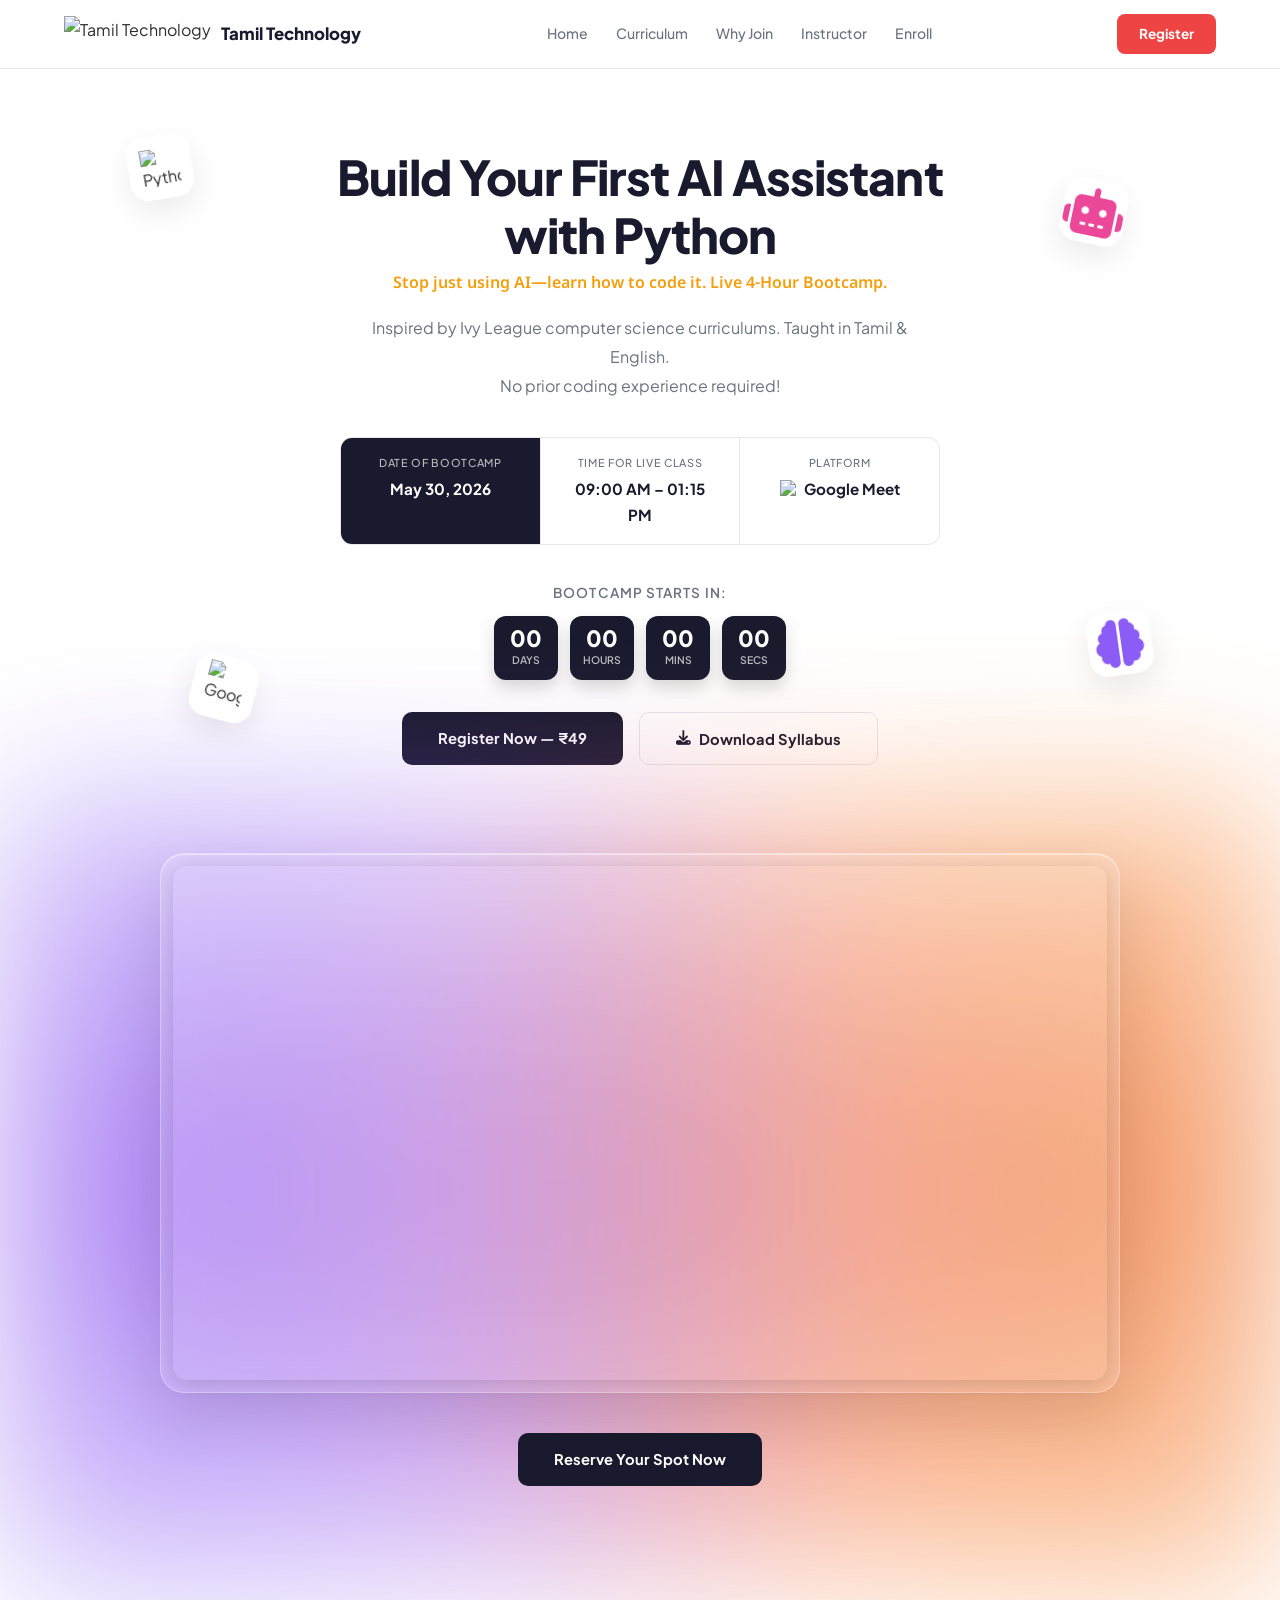
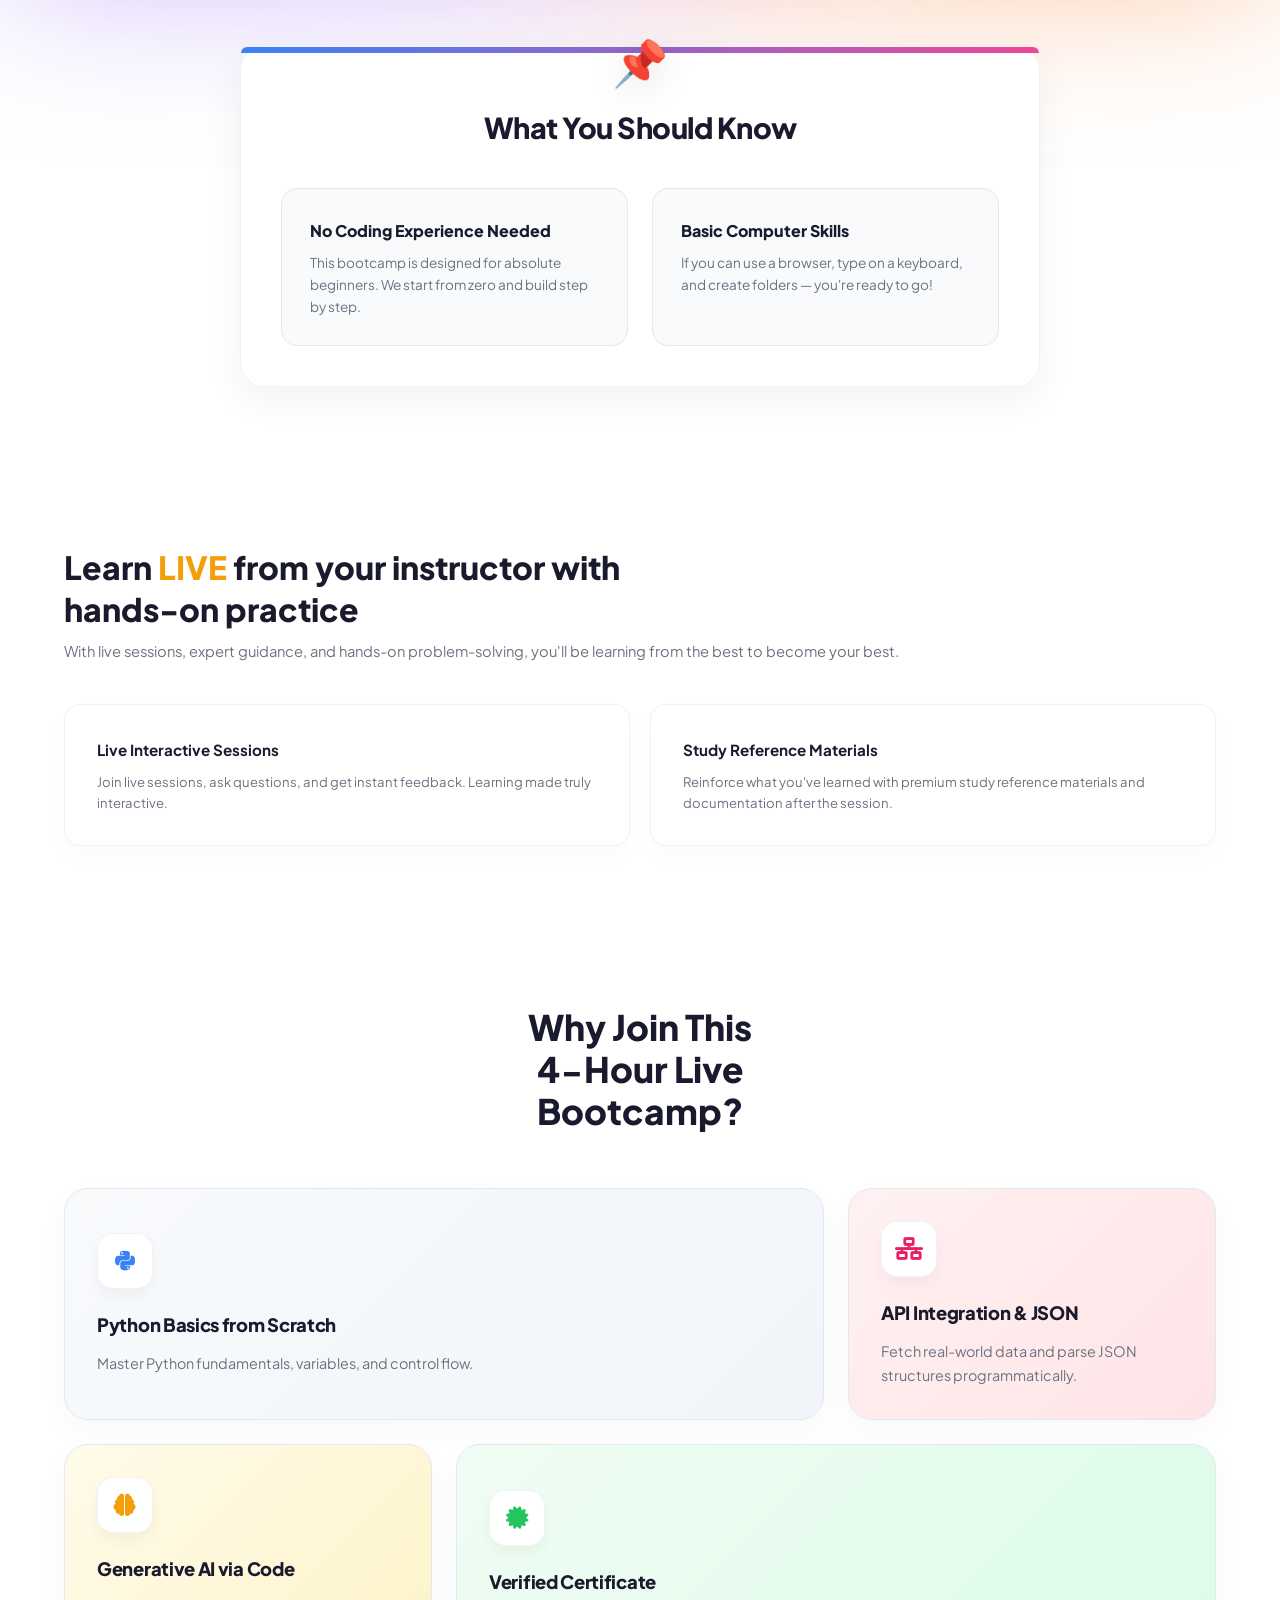
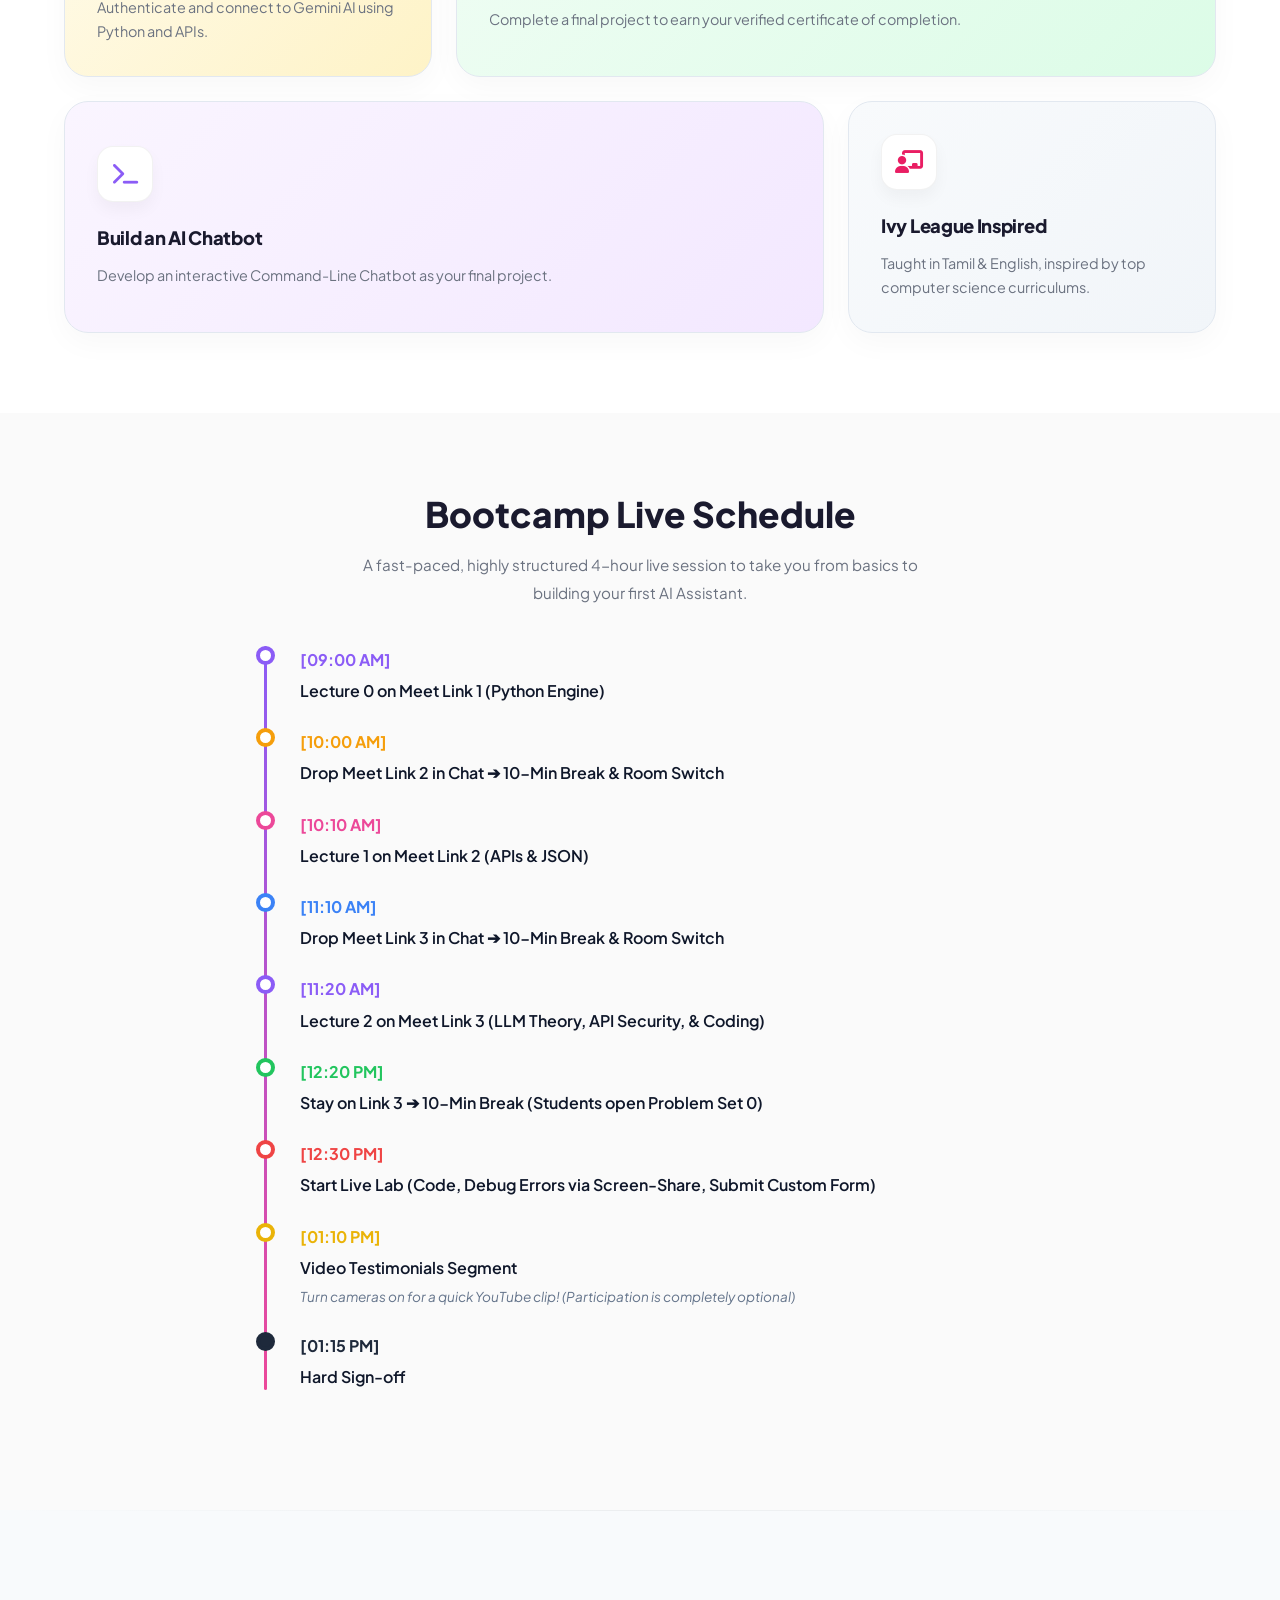
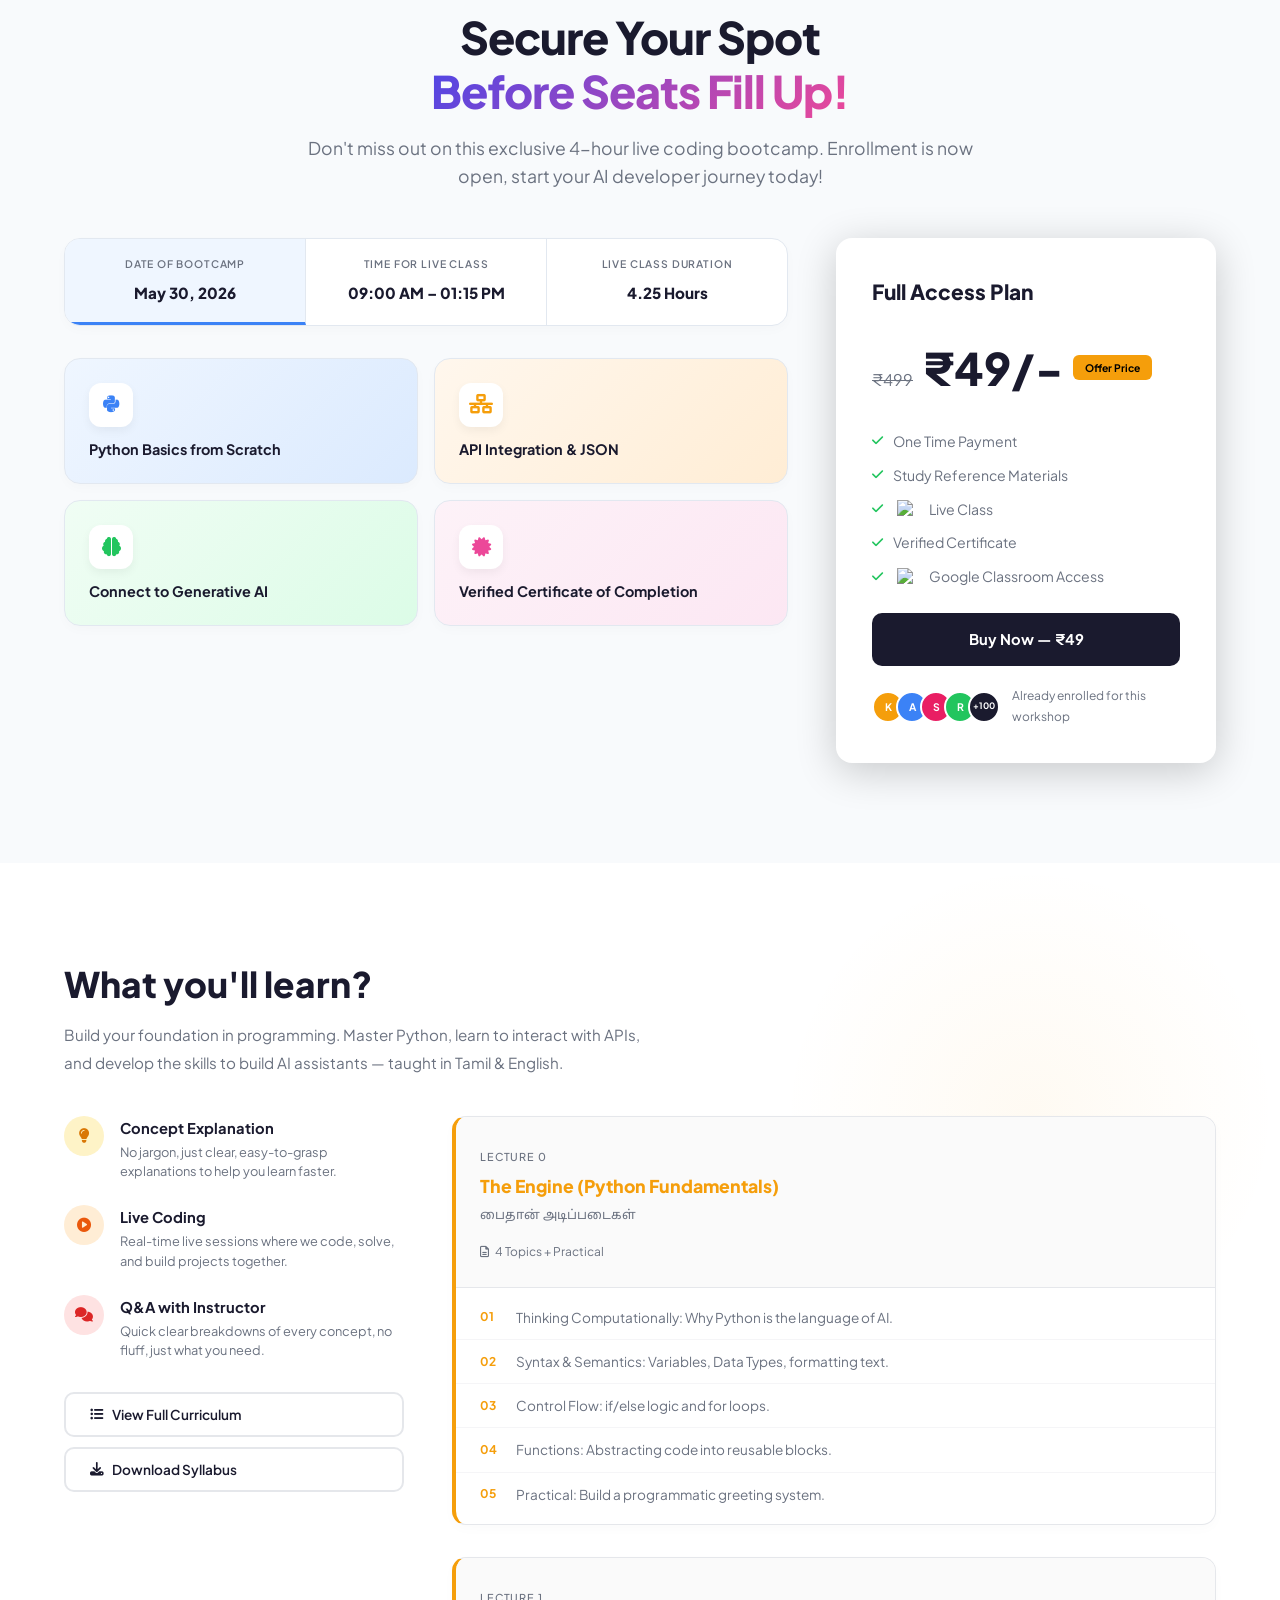
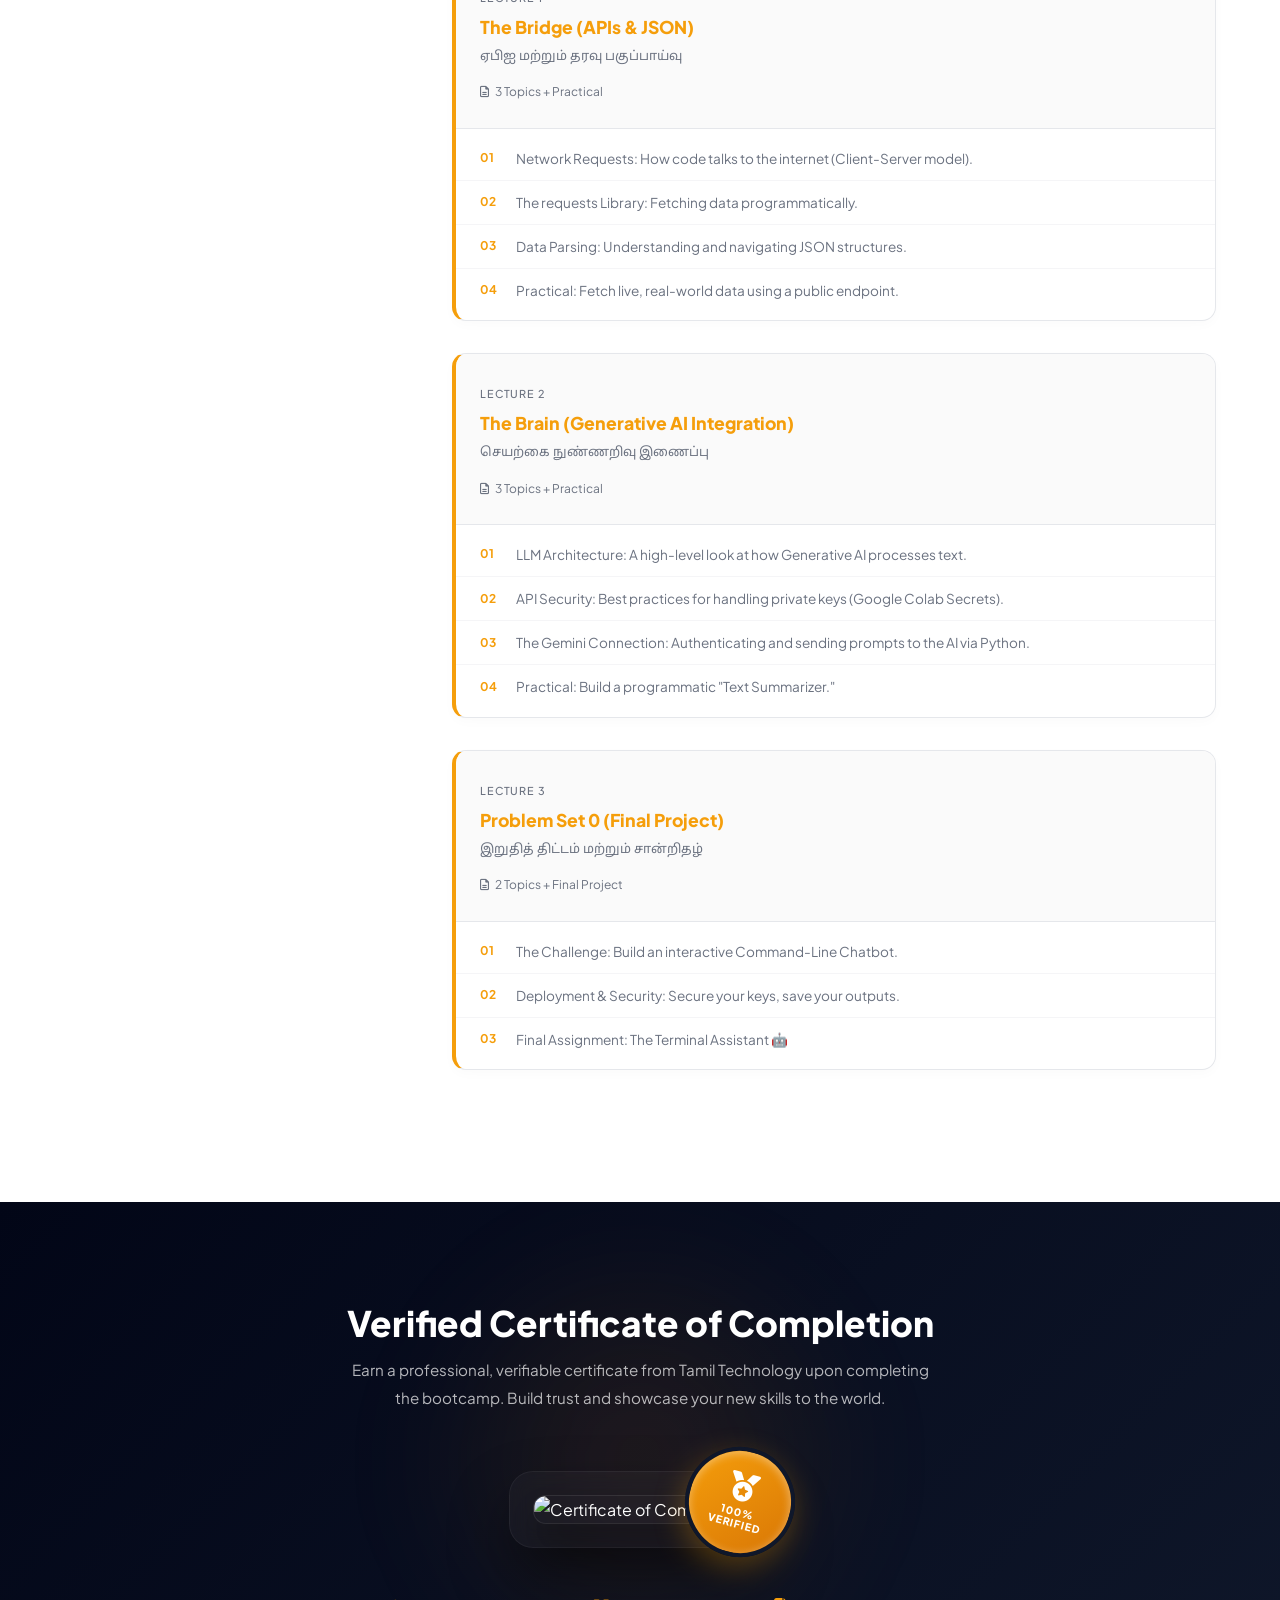
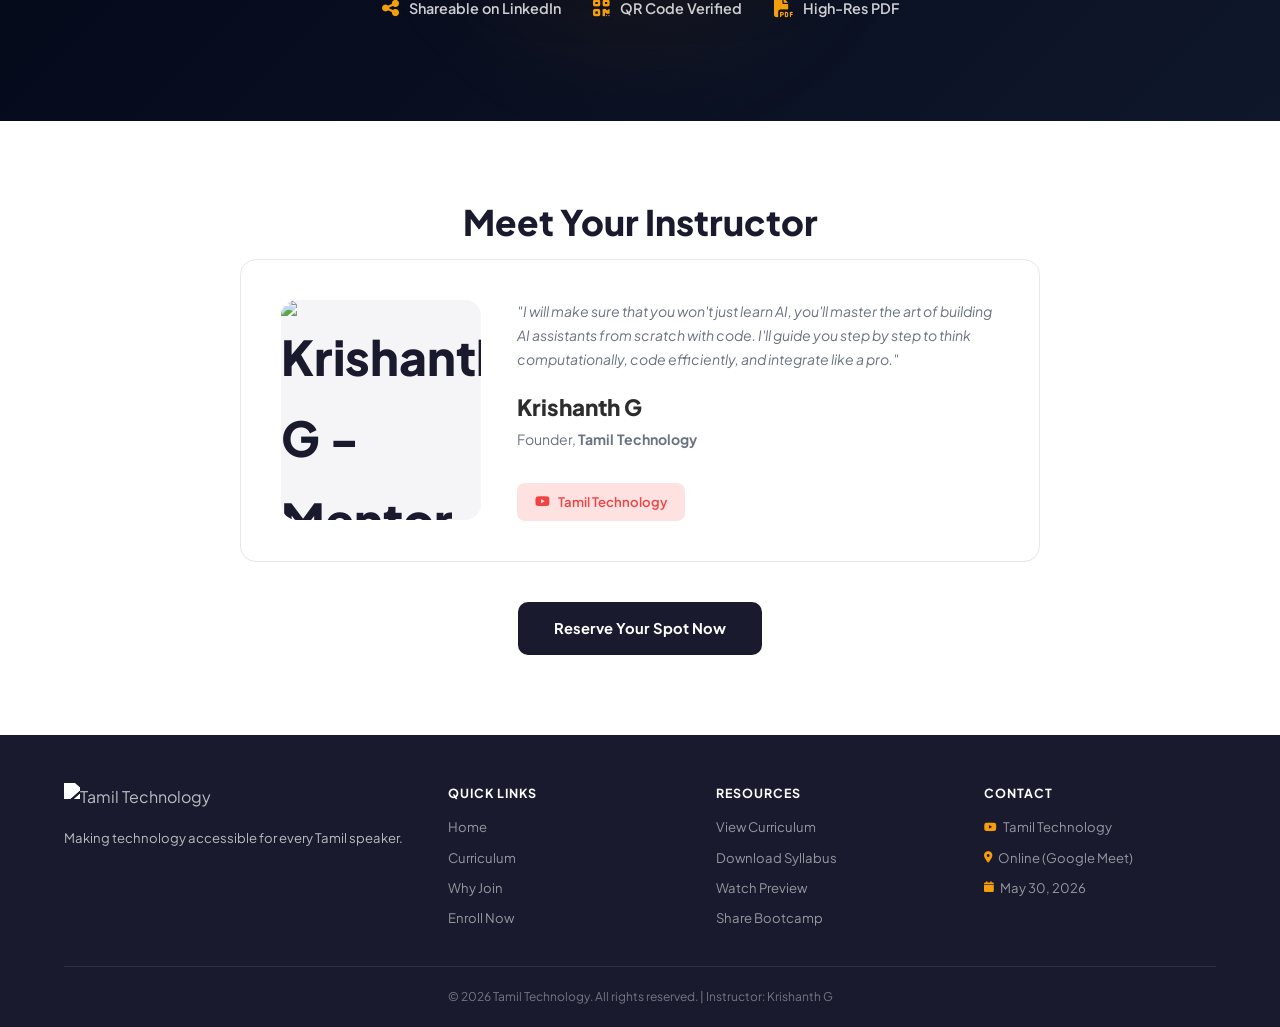
==== index.html @ 4e4100ba "Add files via upload" ====
<!DOCTYPE html>
<html lang="en">
<head>
  <meta charset="UTF-8" />
  <meta name="viewport" content="width=device-width, initial-scale=1.0" />
  <title>Python AI Assistant Bootcamp - Tamil Technology</title>
  <meta name="description" content="Join the exclusive 4-Hour Live Python AI Assistant Bootcamp in Tamil & English. Learn Python Basics, API Integration, and Generative AI. No prior coding experience required!" />
  <link rel="preconnect" href="https://fonts.googleapis.com" />
  <link rel="preconnect" href="https://fonts.gstatic.com" crossorigin />
  <link href="https://fonts.googleapis.com/css2?family=Plus+Jakarta+Sans:wght@400;500;600;700;800&family=Noto+Sans+Tamil:wght@400;600;700&display=swap" rel="stylesheet" />
  <link rel="stylesheet" href="https://cdnjs.cloudflare.com/ajax/libs/font-awesome/6.5.0/css/all.min.css" />
  <link rel="stylesheet" href="style.css" />
  <!-- GSAP for animations -->
  <script src="https://cdnjs.cloudflare.com/ajax/libs/gsap/3.12.2/gsap.min.js"></script>
  <script src="https://cdnjs.cloudflare.com/ajax/libs/gsap/3.12.2/ScrollTrigger.min.js"></script>
</head>
<body>

  <!-- NAVBAR -->
  <nav class="navbar" id="navbar">
    <div class="nav-container">
      <a href="#" class="nav-logo">
        <img src="assets/logo.png" alt="Tamil Technology" class="logo-img" />
        <span class="logo-text">Tamil Technology</span>
      </a>
      <div class="nav-links" id="navLinks">
        <a href="#about" class="nav-link">Home</a>
        <a href="#curriculum" class="nav-link">Curriculum</a>
        <a href="#perks" class="nav-link">Why Join</a>
        <a href="#instructor" class="nav-link">Instructor</a>
        <a href="#enroll" class="nav-link">Enroll</a>
      </div>
      <a href="register.html" class="nav-cta" id="navRegisterBtn">Register</a>
      <button class="hamburger" id="hamburger" aria-label="Menu">
        <span></span><span></span><span></span>
      </button>
    </div>
  </nav>

  <!-- HERO SECTION -->
  <section class="hero" id="about">
    <!-- Floating Tech Logos -->
    <div class="floating-logo html-logo">
      <img src="https://cdn.jsdelivr.net/gh/devicons/devicon/icons/python/python-original.svg" alt="Python">
    </div>
    <div class="floating-logo css-logo">
      <img src="https://upload.wikimedia.org/wikipedia/commons/d/d0/Google_Colaboratory_SVG_Logo.svg" alt="Google Colab" style="width: 50px; height: 50px;">
    </div>
    <div class="floating-logo github-logo">
      <i class="fas fa-robot" style="font-size:3rem; color:#ec4899;"></i>
    </div>
    <div class="floating-logo netlify-logo">
      <i class="fas fa-brain" style="font-size:3rem; color:#8b5cf6;"></i>
    </div>

    <div class="hero-inner">
      <h1 class="hero-title">
        Build Your First AI Assistant<br />
        <span class="hero-underline">with Python</span>
      </h1>
      <p class="hero-subtitle-tamil">Stop just using AI—learn how to code it. Live 4-Hour Bootcamp.</p>
      <p class="hero-desc">
        Inspired by Ivy League computer science curriculums. Taught in Tamil & English.<br />
        No prior coding experience required!
      </p>

      <!-- Info Boxes -->
      <div class="info-boxes">
        <div class="info-box highlight-box">
          <span class="info-label">Date of Bootcamp</span>
          <span class="info-value">May 30, 2026</span>
        </div>
        <div class="info-box">
          <span class="info-label">Time for Live Class</span>
          <span class="info-value">09:00 AM – 01:15 PM</span>
        </div>
        <div class="info-box">
          <span class="info-label">Platform</span>
          <span class="info-value" style="display:flex;align-items:center;justify-content:center;gap:6px;">
            <img src="https://fonts.gstatic.com/s/i/productlogos/meet_2020q4/v1/web-96dp/logo_meet_2020q4_color_2x_web_96dp.png" alt="Google Meet" style="width:18px;height:18px;">
            Google Meet
          </span>
        </div>
      </div>

      <!-- Countdown Timer -->
      <div class="hero-countdown">
        <p class="countdown-label">Bootcamp starts in:</p>
        <div class="countdown-timer" id="countdownTimer">
          <div class="time-box">
            <span class="time-value" id="days">00</span>
            <span class="time-text">Days</span>
          </div>
          <div class="time-box">
            <span class="time-value" id="hours">00</span>
            <span class="time-text">Hours</span>
          </div>
          <div class="time-box">
            <span class="time-value" id="minutes">00</span>
            <span class="time-text">Mins</span>
          </div>
          <div class="time-box">
            <span class="time-value" id="seconds">00</span>
            <span class="time-text">Secs</span>
          </div>
        </div>
      </div>

      <div class="hero-actions">
        <a href="register.html" class="btn-primary" id="heroRegisterBtn">Register Now — ₹49</a>
        <button class="btn-secondary" id="heroDownloadSyllabusBtn" onclick="downloadSyllabus()">
          <i class="fas fa-download"></i> Download Syllabus
        </button>
      </div>
    </div>

    <!-- Gradient + Video -->
    <div class="hero-gradient-section">
      <div class="video-wrapper">
        <iframe
          id="bootcampVideo"
          src="https://www.youtube.com/embed/4Pz9ZTbcSF0"
          title="Web Development Bootcamp Preview"
          frameborder="0"
          allow="accelerometer; autoplay; clipboard-write; encrypted-media; gyroscope; picture-in-picture; web-share"
          allowfullscreen
        ></iframe>
      </div>
      <a href="#enroll" class="btn-primary" id="heroRegisterBtn2">Reserve Your Spot Now</a>
    </div>
  </section>

  <!-- WHAT YOU SHOULD KNOW -->
  <section class="prereq-section">
    <div class="container">
      <div class="prereq-card">
        <div class="prereq-pin">📌</div>
        <h3>What You Should Know</h3>
        <div class="prereq-grid">
          <div class="prereq-item">
            <h4>No Coding Experience Needed</h4>
            <p>This bootcamp is designed for absolute beginners. We start from zero and build step by step.</p>
          </div>
          <div class="prereq-item">
            <h4>Basic Computer Skills</h4>
            <p>If you can use a browser, type on a keyboard, and create folders — you're ready to go!</p>
          </div>
        </div>
      </div>
    </div>
  </section>

  <!-- LEARN LIVE SECTION -->
  <section class="learn-live-section">
    <div class="container">
      <h2 class="learn-live-heading">Learn <span>LIVE</span> from your instructor with<br />hands-on practice</h2>
      <p class="learn-live-sub">With live sessions, expert guidance, and hands-on problem-solving, you'll be learning from the best to become your best.</p>
      <div class="live-features-grid" style="grid-template-columns: repeat(2, 1fr);">
        <div class="live-feature-card">
          <h4>Live Interactive Sessions</h4>
          <p>Join live sessions, ask questions, and get instant feedback. Learning made truly interactive.</p>
        </div>
        <div class="live-feature-card">
          <h4>Study Reference Materials</h4>
          <p>Reinforce what you've learned with premium study reference materials and documentation after the session.</p>
        </div>
      </div>
    </div>
  </section>

  <!-- WHY JOIN SECTION -->
  <section class="why-section" id="perks">
    <div class="container">
      <div class="why-layout">
        <div class="why-left">
          <h2 class="section-heading">Why Join This<br />4-Hour Live<br />Bootcamp?</h2>
        </div>
        <div class="why-grid">
          <div class="why-card" id="perk1">
            <div class="why-icon" style="background:#e8f4fd;"><i class="fab fa-python" style="color:#3b82f6;"></i></div>
            <h3>Python Basics from Scratch</h3>
            <p>Master Python fundamentals, variables, and control flow.</p>
          </div>
          <div class="why-card" id="perk2">
            <div class="why-icon" style="background:#fce4ec;"><i class="fas fa-network-wired" style="color:#e91e63;"></i></div>
            <h3>API Integration & JSON</h3>
            <p>Fetch real-world data and parse JSON structures programmatically.</p>
          </div>
          <div class="why-card" id="perk3">
            <div class="why-icon" style="background:#fff8e1;"><i class="fas fa-brain" style="color:#f59e0b;"></i></div>
            <h3>Generative AI via Code</h3>
            <p>Authenticate and connect to Gemini AI using Python and APIs.</p>
          </div>
          <div class="why-card" id="perk4">
            <div class="why-icon" style="background:#e8f5e9;"><i class="fas fa-certificate" style="color:#22c55e;"></i></div>
            <h3>Verified Certificate</h3>
            <p>Complete a final project to earn your verified certificate of completion.</p>
          </div>
          <div class="why-card" id="perk5">
            <div class="why-icon" style="background:#f3e8ff;"><i class="fas fa-terminal" style="color:#8b5cf6;"></i></div>
            <h3>Build an AI Chatbot</h3>
            <p>Develop an interactive Command-Line Chatbot as your final project.</p>
          </div>
          <div class="why-card" id="perk6">
            <div class="why-icon" style="background:#fce4ec;"><i class="fas fa-chalkboard-teacher" style="color:#e91e63;"></i></div>
            <h3>Ivy League Inspired</h3>
            <p>Taught in Tamil & English, inspired by top computer science curriculums.</p>
          </div>
        </div>
      </div>
    </div>
  </section>

  <!-- SCHEDULE TIMELINE SECTION -->
  <section class="schedule-section" id="schedule" style="padding: 80px 0; background: #fafafa;">
    <div class="container">
      <h2 class="section-heading center">Bootcamp Live Schedule</h2>
      <p class="section-desc center">A fast-paced, highly structured 4-hour live session to take you from basics to building your first AI Assistant.</p>
      
      <div class="timeline" style="max-width: 800px; margin: 40px auto; position: relative;">
        <!-- Timeline line -->
        <div style="position: absolute; left: 24px; top: 0; bottom: 0; width: 3px; background: linear-gradient(to bottom, #8b5cf6, #ec4899); border-radius: 3px;"></div>
        
        <div class="timeline-item" style="position: relative; padding-left: 60px; margin-bottom: 24px;">
          <div style="position: absolute; left: 16px; top: 0; width: 19px; height: 19px; background: #fff; border: 4px solid #8b5cf6; border-radius: 50%; z-index: 2;"></div>
          <h4 style="color: #8b5cf6; margin-bottom: 4px; font-weight: 700;">[09:00 AM]</h4>
          <p style="font-weight: 600; color: #0f172a;">Lecture 0 on Meet Link 1 (Python Engine)</p>
        </div>

        <div class="timeline-item" style="position: relative; padding-left: 60px; margin-bottom: 24px;">
          <div style="position: absolute; left: 16px; top: 0; width: 19px; height: 19px; background: #fff; border: 4px solid #f59e0b; border-radius: 50%; z-index: 2;"></div>
          <h4 style="color: #f59e0b; margin-bottom: 4px; font-weight: 700;">[10:00 AM]</h4>
          <p style="font-weight: 600; color: #0f172a;">Drop Meet Link 2 in Chat ➔ 10-Min Break & Room Switch</p>
        </div>

        <div class="timeline-item" style="position: relative; padding-left: 60px; margin-bottom: 24px;">
          <div style="position: absolute; left: 16px; top: 0; width: 19px; height: 19px; background: #fff; border: 4px solid #ec4899; border-radius: 50%; z-index: 2;"></div>
          <h4 style="color: #ec4899; margin-bottom: 4px; font-weight: 700;">[10:10 AM]</h4>
          <p style="font-weight: 600; color: #0f172a;">Lecture 1 on Meet Link 2 (APIs & JSON)</p>
        </div>

        <div class="timeline-item" style="position: relative; padding-left: 60px; margin-bottom: 24px;">
          <div style="position: absolute; left: 16px; top: 0; width: 19px; height: 19px; background: #fff; border: 4px solid #3b82f6; border-radius: 50%; z-index: 2;"></div>
          <h4 style="color: #3b82f6; margin-bottom: 4px; font-weight: 700;">[11:10 AM]</h4>
          <p style="font-weight: 600; color: #0f172a;">Drop Meet Link 3 in Chat ➔ 10-Min Break & Room Switch</p>
        </div>

        <div class="timeline-item" style="position: relative; padding-left: 60px; margin-bottom: 24px;">
          <div style="position: absolute; left: 16px; top: 0; width: 19px; height: 19px; background: #fff; border: 4px solid #8b5cf6; border-radius: 50%; z-index: 2;"></div>
          <h4 style="color: #8b5cf6; margin-bottom: 4px; font-weight: 700;">[11:20 AM]</h4>
          <p style="font-weight: 600; color: #0f172a;">Lecture 2 on Meet Link 3 (LLM Theory, API Security, & Coding)</p>
        </div>

        <div class="timeline-item" style="position: relative; padding-left: 60px; margin-bottom: 24px;">
          <div style="position: absolute; left: 16px; top: 0; width: 19px; height: 19px; background: #fff; border: 4px solid #22c55e; border-radius: 50%; z-index: 2;"></div>
          <h4 style="color: #22c55e; margin-bottom: 4px; font-weight: 700;">[12:20 PM]</h4>
          <p style="font-weight: 600; color: #0f172a;">Stay on Link 3 ➔ 10-Min Break (Students open Problem Set 0)</p>
        </div>

        <div class="timeline-item" style="position: relative; padding-left: 60px; margin-bottom: 24px;">
          <div style="position: absolute; left: 16px; top: 0; width: 19px; height: 19px; background: #fff; border: 4px solid #ef4444; border-radius: 50%; z-index: 2;"></div>
          <h4 style="color: #ef4444; margin-bottom: 4px; font-weight: 700;">[12:30 PM]</h4>
          <p style="font-weight: 600; color: #0f172a;">Start Live Lab (Code, Debug Errors via Screen-Share, Submit Custom Form)</p>
        </div>

        <div class="timeline-item" style="position: relative; padding-left: 60px; margin-bottom: 24px;">
          <div style="position: absolute; left: 16px; top: 0; width: 19px; height: 19px; background: #fff; border: 4px solid #eab308; border-radius: 50%; z-index: 2;"></div>
          <h4 style="color: #eab308; margin-bottom: 4px; font-weight: 700;">[01:10 PM]</h4>
          <p style="font-weight: 600; color: #0f172a; margin-bottom: 4px;">Video Testimonials Segment</p>
          <p style="font-size: 0.85rem; color: #64748b; font-style: italic;">Turn cameras on for a quick YouTube clip! (Participation is completely optional)</p>
        </div>

        <div class="timeline-item" style="position: relative; padding-left: 60px; margin-bottom: 0;">
          <div style="position: absolute; left: 16px; top: 0; width: 19px; height: 19px; background: #1e293b; border: 4px solid #1e293b; border-radius: 50%; z-index: 2;"></div>
          <h4 style="color: #1e293b; margin-bottom: 4px; font-weight: 700;">[01:15 PM]</h4>
          <p style="font-weight: 600; color: #0f172a;">Hard Sign-off</p>
        </div>
      </div>
    </div>
  </section>

  <!-- ENROLLMENT / PRICING SECTION -->
  <section class="enroll-section" id="enroll">
    <div class="container" style="position: relative; z-index: 1;">
      <div style="text-align: center; max-width: 700px; margin: 0 auto 48px;">
        <h2 style="font-size: 2.8rem; font-weight: 800; color: var(--dark); line-height: 1.2; margin-bottom: 16px; letter-spacing: -1px;">Secure Your Spot <br><span style="background: linear-gradient(135deg, #4f46e5, #ec4899); -webkit-background-clip: text; -webkit-text-fill-color: transparent;">Before Seats Fill Up!</span></h2>
        <p style="font-size: 1.1rem; color: var(--gray); line-height: 1.6;">Don't miss out on this exclusive 4-hour live coding bootcamp. Enrollment is now open, start your AI developer journey today!</p>
      </div>

      <div class="enroll-layout">
        <!-- Left: Info + Benefit Cards -->
        <div class="enroll-left">
          <div class="enroll-info-boxes">
            <div class="enroll-info active">
              <span class="enroll-info-label">DATE OF BOOTCAMP</span>
              <span class="enroll-info-value">May 30, 2026</span>
            </div>
            <div class="enroll-info">
              <span class="enroll-info-label">Time for Live Class</span>
              <span class="enroll-info-value">09:00 AM – 01:15 PM</span>
            </div>
            <div class="enroll-info">
              <span class="enroll-info-label">Live Class Duration</span>
              <span class="enroll-info-value">4.25 Hours</span>
            </div>
          </div>

          <div class="benefit-grid">
            <div class="benefit-card blue">
              <div class="benefit-icon"><i class="fab fa-python"></i></div>
              <span>Python Basics from Scratch</span>
            </div>
            <div class="benefit-card orange">
              <div class="benefit-icon"><i class="fas fa-network-wired"></i></div>
              <span>API Integration & JSON</span>
            </div>
            <div class="benefit-card green">
              <div class="benefit-icon"><i class="fas fa-brain"></i></div>
              <span>Connect to Generative AI</span>
            </div>
            <div class="benefit-card pink">
              <div class="benefit-icon"><i class="fas fa-certificate"></i></div>
              <span>Verified Certificate of Completion</span>
            </div>
          </div>
        </div>

        <!-- Right: Pricing Card -->
        <div class="enroll-right">
          <div class="pricing-card" id="pricingCard">
            <h3 class="pricing-title">Full Access Plan</h3>
            <div class="pricing-display">
              <span class="price-old">₹499</span>
              <span class="price-new">₹49/-</span>
              <span class="price-badge">Offer Price</span>
            </div>
            <ul class="pricing-list">
              <li><i class="fas fa-check"></i> One Time Payment</li>
              <li><i class="fas fa-check"></i> Study Reference Materials</li>
              <li><i class="fas fa-check"></i> <img src="https://fonts.gstatic.com/s/i/productlogos/meet_2020q4/v1/web-96dp/logo_meet_2020q4_color_2x_web_96dp.png" alt="Meet" style="width:18px;height:18px;vertical-align:middle;margin:0 4px;"> Live Class</li>
              <li><i class="fas fa-check"></i> Verified Certificate</li>
              <li><i class="fas fa-check"></i> <img src="https://upload.wikimedia.org/wikipedia/commons/5/59/Google_Classroom_Logo.png" alt="Classroom" style="width:18px;height:18px;vertical-align:middle;margin:0 4px;"> Google Classroom Access</li>
            </ul>
            <a href="register.html" class="btn-buy" id="buyNowBtn">Buy Now — ₹49</a>
            <div class="social-proof">
              <div class="avatars">
                <span class="avatar-circle" style="background:#f59e0b;">K</span>
                <span class="avatar-circle" style="background:#3b82f6;">A</span>
                <span class="avatar-circle" style="background:#e91e63;">S</span>
                <span class="avatar-circle" style="background:#22c55e;">R</span>
                <span class="avatar-circle count">+100</span>
              </div>
              <span class="social-text">Already enrolled for this workshop</span>
            </div>
          </div>
        </div>
      </div>
    </div>
  </section>

  <!-- WHAT YOU'LL LEARN (CURRICULUM) -->
  <section class="curriculum-section" id="curriculum">
    <div class="container">
      <h2 class="section-heading">What you'll learn?</h2>
      <p class="section-desc">Build your foundation in programming. Master Python, learn to interact with APIs, and develop the skills to build AI assistants — taught in Tamil & English.</p>

      <div class="curriculum-layout">
        <!-- Left: Learning Style -->
        <div class="curriculum-left">
          <div class="learn-style-item">
            <div class="learn-style-icon yellow"><i class="fas fa-lightbulb"></i></div>
            <div>
              <h4>Concept Explanation</h4>
              <p>No jargon, just clear, easy-to-grasp explanations to help you learn faster.</p>
            </div>
          </div>
          <div class="learn-style-item">
            <div class="learn-style-icon orange"><i class="fas fa-play-circle"></i></div>
            <div>
              <h4>Live Coding</h4>
              <p>Real-time live sessions where we code, solve, and build projects together.</p>
            </div>
          </div>
          <div class="learn-style-item">
            <div class="learn-style-icon red"><i class="fas fa-comments"></i></div>
            <div>
              <h4>Q&amp;A with Instructor</h4>
              <p>Quick clear breakdowns of every concept, no fluff, just what you need.</p>
            </div>
          </div>

          <!-- CTA Buttons -->
          <div class="curriculum-cta">
            <button class="btn-outline-dark" id="viewCurrBtn" onclick="openCurriculumModal()">
              <i class="fas fa-list-ul"></i> View Full Curriculum
            </button>
            <button class="btn-outline-dark" id="downloadSyllabusBtn" onclick="downloadSyllabus()">
              <i class="fas fa-download"></i> Download Syllabus
            </button>
          </div>
        </div>

        <!-- Right: Modules -->
        <div class="curriculum-right">
          <!-- Module 1 -->
          <div class="module-block">
            <div class="module-header">
              <span class="module-label">Lecture 0</span>
              <h3 class="module-title">The Engine (Python Fundamentals)</h3>
              <p class="module-tamil">பைதான் அடிப்படைகள்</p>
              <span class="module-lessons"><i class="far fa-file-alt"></i> 4 Topics + Practical</span>
            </div>
            <div class="lesson-list">
              <div class="lesson-item"><span class="lesson-num">01</span> Thinking Computationally: Why Python is the language of AI.</div>
              <div class="lesson-item"><span class="lesson-num">02</span> Syntax & Semantics: Variables, Data Types, formatting text.</div>
              <div class="lesson-item"><span class="lesson-num">03</span> Control Flow: if/else logic and for loops.</div>
              <div class="lesson-item"><span class="lesson-num">04</span> Functions: Abstracting code into reusable blocks.</div>
              <div class="lesson-item"><span class="lesson-num">05</span> Practical: Build a programmatic greeting system.</div>
            </div>
          </div>

          <!-- Module 2 -->
          <div class="module-block">
            <div class="module-header">
              <span class="module-label">Lecture 1</span>
              <h3 class="module-title">The Bridge (APIs & JSON)</h3>
              <p class="module-tamil">ஏபிஐ மற்றும் தரவு பகுப்பாய்வு</p>
              <span class="module-lessons"><i class="far fa-file-alt"></i> 3 Topics + Practical</span>
            </div>
            <div class="lesson-list">
              <div class="lesson-item"><span class="lesson-num">01</span> Network Requests: How code talks to the internet (Client-Server model).</div>
              <div class="lesson-item"><span class="lesson-num">02</span> The requests Library: Fetching data programmatically.</div>
              <div class="lesson-item"><span class="lesson-num">03</span> Data Parsing: Understanding and navigating JSON structures.</div>
              <div class="lesson-item"><span class="lesson-num">04</span> Practical: Fetch live, real-world data using a public endpoint.</div>
            </div>
          </div>

          <!-- Module 3 -->
          <div class="module-block">
            <div class="module-header">
              <span class="module-label">Lecture 2</span>
              <h3 class="module-title">The Brain (Generative AI Integration)</h3>
              <p class="module-tamil">செயற்கை நுண்ணறிவு இணைப்பு</p>
              <span class="module-lessons"><i class="far fa-file-alt"></i> 3 Topics + Practical</span>
            </div>
            <div class="lesson-list">
              <div class="lesson-item"><span class="lesson-num">01</span> LLM Architecture: A high-level look at how Generative AI processes text.</div>
              <div class="lesson-item"><span class="lesson-num">02</span> API Security: Best practices for handling private keys (Google Colab Secrets).</div>
              <div class="lesson-item"><span class="lesson-num">03</span> The Gemini Connection: Authenticating and sending prompts to the AI via Python.</div>
              <div class="lesson-item"><span class="lesson-num">04</span> Practical: Build a programmatic "Text Summarizer."</div>
            </div>
          </div>

          <!-- Module 4 -->
          <div class="module-block">
            <div class="module-header">
              <span class="module-label">Lecture 3</span>
              <h3 class="module-title">Problem Set 0 (Final Project)</h3>
              <p class="module-tamil">இறுதித் திட்டம் மற்றும் சான்றிதழ்</p>
              <span class="module-lessons"><i class="far fa-file-alt"></i> 2 Topics + Final Project</span>
            </div>
            <div class="lesson-list">
              <div class="lesson-item"><span class="lesson-num">01</span> The Challenge: Build an interactive Command-Line Chatbot.</div>
              <div class="lesson-item"><span class="lesson-num">02</span> Deployment & Security: Secure your keys, save your outputs.</div>
              <div class="lesson-item"><span class="lesson-num">03</span> Final Assignment: The Terminal Assistant 🤖</div>
            </div>
          </div>
        </div>
      </div>
    </div>
  </section>

  <!-- CERTIFICATE SECTION -->
  <section class="cert-section" id="certificate">
    <div class="cert-bg-glow"></div>
    <div class="container">
      <div class="cert-header">
        <h2 class="section-heading center">Verified Certificate of Completion</h2>
        <p class="section-desc center">Earn a professional, verifiable certificate from Tamil Technology upon completing the bootcamp. Build trust and showcase your new skills to the world.</p>
      </div>
      
      <div class="cert-showcase" id="certShowcase">
        <div class="cert-badge" id="certBadge">
          <i class="fas fa-medal"></i>
          <span>100%<br>Verified</span>
        </div>
        <div class="cert-image-wrap">
          <img src="assets/Certificate.png" alt="Certificate of Completion" class="cert-img" />
        </div>
      </div>
      
      <div class="cert-features">
        <div class="cert-feat"><i class="fas fa-share-alt"></i> Shareable on LinkedIn</div>
        <div class="cert-feat"><i class="fas fa-qrcode"></i> QR Code Verified</div>
        <div class="cert-feat"><i class="fas fa-file-pdf"></i> High-Res PDF</div>
      </div>
    </div>
  </section>

  <!-- INSTRUCTOR SECTION -->
  <section class="instructor-section" id="instructor">
    <div class="container">
      <h2 class="section-heading center">Meet Your Instructor</h2>
      <div class="instructor-card" id="instructorCard">
        <div class="instructor-avatar">
          <div class="avatar-ring">
            <img src="assets/mentor.png" alt="Krishanth G - Mentor">
          </div>
        </div>
        <div class="instructor-info">
          <p class="instructor-quote">"I will make sure that you won't just learn AI, you'll master the art of building AI assistants from scratch with code. I'll guide you step by step to think computationally, code efficiently, and integrate like a pro."</p>
          <h3>Krishanth G</h3>
          <p class="instructor-role">Founder, <strong>Tamil Technology</strong></p>
          <br />
          <a href="https://www.youtube.com/watch?v=4Pz9ZTbcSF0" target="_blank" class="yt-link" id="ytLink">
            <i class="fab fa-youtube"></i> Tamil Technology
          </a>
        </div>
      </div>

      <!-- Reserve spot CTA -->
      <div style="text-align:center;margin-top:40px;">
        <a href="#enroll" class="btn-primary">Reserve Your Spot Now</a>
      </div>
    </div>
  </section>

  <!-- FOOTER -->
  <footer class="footer" id="footer">
    <div class="container">
      <div class="footer-grid">
        <div class="footer-brand">
          <img src="assets/logo.png" alt="Tamil Technology" class="footer-logo" />
          <p>Making technology accessible for every Tamil speaker.</p>
        </div>
        <div class="footer-col">
          <h4>Quick Links</h4>
          <a href="#about">Home</a>
          <a href="#curriculum">Curriculum</a>
          <a href="#perks">Why Join</a>
          <a href="#enroll">Enroll Now</a>
        </div>
        <div class="footer-col">
          <h4>Resources</h4>
          <a href="#" onclick="openCurriculumModal()">View Curriculum</a>
          <a href="#" onclick="downloadSyllabus()">Download Syllabus</a>
          <a href="https://www.youtube.com/watch?v=4Pz9ZTbcSF0" target="_blank">Watch Preview</a>
          <a href="#" onclick="shareBootcamp()">Share Bootcamp</a>
        </div>
        <div class="footer-col">
          <h4>Contact</h4>
          <span><i class="fab fa-youtube"></i> Tamil Technology</span>
          <span><i class="fas fa-map-marker-alt"></i> Online (Google Meet)</span>
          <span><i class="fas fa-calendar"></i> May 30, 2026</span>
        </div>
      </div>
      <div class="footer-bottom">
        <p>&copy; 2026 Tamil Technology. All rights reserved. | Instructor: Krishanth G</p>
      </div>
    </div>
  </footer>

  <!-- CURRICULUM MODAL -->
  <div class="modal-overlay" id="curriculumModal" onclick="closeCurriculumModal(event)">
    <div class="modal-box">
      <button class="modal-close" onclick="closeCurriculumModal()"><i class="fas fa-times"></i></button>
      <h2>Full Curriculum</h2>
      <p class="modal-sub">4-Hour Live Python AI Assistant Bootcamp — Complete Syllabus</p>
      <div class="modal-content">
        <div class="syl-block">
          <span class="syl-time">Hour 1 (09:00 – 10:00 AM)</span>
          <h3><i class="fab fa-python" style="color:#f59e0b"></i> Lecture 0: The Engine (Python Fundamentals)</h3>
          <ul><li>Thinking Computationally: Why Python is the language of AI.</li><li>Syntax & Semantics: Variables, Data Types.</li><li>Control Flow: if/else logic and for loops.</li><li>Functions: Abstracting code.</li><li>Practical: Build a programmatic greeting system.</li></ul>
        </div>
        <div class="syl-block">
          <span class="syl-time">Hour 2 (10:00 – 11:00 AM)</span>
          <h3><i class="fas fa-network-wired" style="color:#e91e63"></i> Lecture 1: The Bridge (APIs & JSON)</h3>
          <ul><li>Network Requests (Client-Server model)</li><li>The requests Library</li><li>Data Parsing (JSON structures)</li><li>Practical: Fetch live, real-world data</li></ul>
        </div>
        <div class="syl-block">
          <span class="syl-time">Hour 3 (11:00 AM – 12:00 PM)</span>
          <h3><i class="fas fa-brain" style="color:#22c55e"></i> Lecture 2: The Brain (Generative AI Integration)</h3>
          <ul><li>LLM Architecture Overview</li><li>API Security & Colab Secrets</li><li>The Gemini Connection</li><li>Practical: Build a "Text Summarizer"</li></ul>
        </div>
        <div class="syl-block">
          <span class="syl-time">Hour 4 (12:00 – 01:15 PM)</span>
          <h3><i class="fas fa-terminal" style="color:#3b82f6"></i> Lecture 3: Problem Set 0</h3>
          <ul><li>The Challenge: Build a Command-Line Chatbot</li><li>Deployment & Security</li><li>Final Assignment: The Terminal Assistant 🤖</li></ul>
        </div>
      </div>
      <a href="register.html" class="btn-primary"><i class="fas fa-rocket"></i> Register Now — ₹49</a>
    </div>
  </div>



  <!-- SCROLL TOP -->
  <button class="scroll-top" id="scrollTopBtn"><i class="fas fa-arrow-up"></i></button>

  <script src="script.js"></script>
</body>
</html>
---- style.css ----
*,*::before,*::after{margin:0;padding:0;box-sizing:border-box}
:root{--dark:#1a1a2e;--text:#2d2d2d;--gray:#6b7280;--light-gray:#f5f5f7;--border:#e5e7eb;--white:#ffffff;--accent:#f59e0b;--blue:#3b82f6;--pink:#e91e63;--green:#22c55e;--purple:#8b5cf6;--red:#ef4444;--font:'Plus Jakarta Sans',sans-serif;--tamil:'Noto Sans Tamil',sans-serif}
html{scroll-behavior:smooth;scroll-padding-top:80px}
body{font-family:var(--font);color:var(--text);background:var(--white);line-height:1.7;overflow-x:hidden}
.container{max-width:1200px;margin:0 auto;padding:0 24px}
a{text-decoration:none;color:inherit}
img{max-width:100%;display:block}

/* ===== NAVBAR ===== */
.navbar{position:fixed;top:0;left:0;right:0;z-index:1000;background:rgba(255,255,255,.92);backdrop-filter:blur(16px);border-bottom:1px solid var(--border);transition:all .3s}
.navbar.scrolled{box-shadow:0 2px 20px rgba(0,0,0,.08)}
.nav-container{max-width:1200px;margin:0 auto;padding:0 24px;display:flex;align-items:center;justify-content:space-between;height:68px}
.nav-logo{display:flex;align-items:center;gap:10px}
.logo-img{height:36px;width:auto}
.logo-text{font-weight:800;font-size:1.05rem;color:var(--dark)}
.nav-links{display:flex;align-items:center;gap:28px}
.nav-link{font-size:.88rem;font-weight:500;color:var(--gray);transition:color .3s}
.nav-link:hover{color:var(--dark)}
.nav-cta{background:var(--red);color:var(--white);padding:8px 22px;border-radius:8px;font-weight:700;font-size:.85rem;transition:all .3s}
.nav-cta:hover{background:#dc2626;transform:translateY(-1px)}
.hamburger{display:none;flex-direction:column;gap:5px;background:none;border:none;cursor:pointer;padding:8px}
.hamburger span{width:22px;height:2px;background:var(--dark);border-radius:2px;transition:.3s}

/* ===== ANIMATIONS ===== */
.visible {
  opacity: 1 !important;
  transform: none !important;
}

/* ===== HERO ===== */
.hero{padding-top:68px}
.hero-inner{text-align:center;padding:80px 24px 48px;max-width:820px;margin:0 auto}
.hero-title{font-size:3rem;font-weight:800;color:var(--dark);line-height:1.2;margin-bottom:8px;letter-spacing:-.02em}

/* Floating Logos */
.floating-logo{position:absolute;width:64px;height:64px;background:rgba(255,255,255,0.85);backdrop-filter:blur(12px);-webkit-backdrop-filter:blur(12px);border-radius:18px;display:flex;align-items:center;justify-content:center;box-shadow:0 12px 30px rgba(0,0,0,0.08), inset 0 2px 10px rgba(255,255,255,1);border:1px solid rgba(255,255,255,0.8);z-index:2;padding:12px;transition:transform 0.3s}
.floating-logo img{width:100%;height:100%;object-fit:contain}
.html-logo{top:15%;left:10%;transform:rotate(-10deg)}
.css-logo{bottom:20%;left:15%;transform:rotate(15deg)}
.github-logo{top:20%;right:12%;transform:rotate(12deg)}
.netlify-logo{bottom:25%;right:10%;transform:rotate(-8deg)}

.hero-underline{position:relative;display:inline-block}
.hero-underline::after{content:'';position:absolute;bottom:-10px;left:-4px;right:-4px;height:24px;width:calc(100% + 8px);background:url('https://www.errormakesclever.com/_next/static/media/Line.a83c7a17.png') no-repeat center;background-size:100% 100%;z-index:-1}
.hero-subtitle-tamil{font-family:var(--tamil);color:var(--accent);font-size:1rem;font-weight:600;margin-bottom:16px}
.hero-desc{font-size:1rem;color:var(--gray);max-width:580px;margin:0 auto 36px;line-height:1.8}

/* Info Boxes */
.info-boxes{display:flex;justify-content:center;gap:0;margin-bottom:36px;border:1px solid var(--border);border-radius:12px;overflow:hidden;max-width:600px;margin-left:auto;margin-right:auto;margin-bottom:36px}
.info-box{padding:16px 28px;flex:1;text-align:center;border-right:1px solid var(--border)}
.info-box:last-child{border-right:none}
.highlight-box{background:var(--dark);color:var(--white)}
.highlight-box .info-label{color:rgba(255,255,255,.7)}
.highlight-box .info-value{color:var(--white)}
.info-label{display:block;font-size:.68rem;color:var(--gray);text-transform:uppercase;letter-spacing:.06em;margin-bottom:4px;font-weight:500}
.info-value{display:block;font-size:.95rem;font-weight:700;color:var(--dark)}

/* Primary Button */
.btn-primary{display:inline-flex;align-items:center;gap:8px;background:var(--dark);color:var(--white);padding:14px 36px;border-radius:10px;font-weight:700;font-size:.92rem;border:none;cursor:pointer;transition:all .3s;font-family:var(--font)}
.btn-primary:hover{background:#111128;transform:translateY(-2px);box-shadow:0 6px 24px rgba(26,26,46,.25)}

/* Secondary Button (Syllabus) */
.btn-secondary{display:inline-flex;align-items:center;gap:8px;background:rgba(255,255,255,0.8);backdrop-filter:blur(8px);color:var(--dark);padding:14px 36px;border-radius:10px;font-weight:700;font-size:.92rem;border:1px solid var(--border);cursor:pointer;transition:all .3s;font-family:var(--font)}
.btn-secondary:hover{background:var(--white);transform:translateY(-2px);box-shadow:0 6px 24px rgba(0,0,0,.08)}

/* Hero Actions Wrapper */
.hero-actions{display:flex;justify-content:center;gap:16px;flex-wrap:wrap}

/* Countdown Timer */
.hero-countdown{margin:12px 0 32px;display:flex;flex-direction:column;align-items:center;gap:12px}
.countdown-label{font-size:.85rem;color:var(--gray);font-weight:600;text-transform:uppercase;letter-spacing:.08em}
.countdown-timer{display:flex;gap:12px}
.time-box{background:var(--dark);color:var(--white);width:64px;height:64px;border-radius:12px;display:flex;flex-direction:column;align-items:center;justify-content:center;box-shadow:0 8px 16px rgba(0,0,0,.15)}
.time-value{font-size:1.4rem;font-weight:800;line-height:1;margin-bottom:2px}
.time-text{font-size:.65rem;color:rgba(255,255,255,.7);text-transform:uppercase;font-weight:600}

/* Gradient Video Section - seamlessly blending into background */
.hero-gradient-section{padding:40px 24px 80px;text-align:center;position:relative;min-height:500px;z-index:0}

/* Massive full-width vibrant background gradient */
.hero-gradient-section::before{
  content:'';
  position:absolute;
  top:50%;
  left:50%;
  transform:translate(-50%, -50%);
  width:100vw;
  height:800px;
  background: 
    radial-gradient(circle at 15% 50%, rgba(124, 58, 237, 0.65) 0%, rgba(139, 92, 246, 0.4) 30%, transparent 60%),
    radial-gradient(circle at 85% 50%, rgba(234, 88, 12, 0.65) 0%, rgba(249, 115, 22, 0.4) 30%, transparent 60%),
    radial-gradient(circle at 50% 50%, rgba(219, 39, 119, 0.4) 0%, rgba(236, 72, 153, 0.2) 40%, transparent 60%);
  filter:blur(80px);
  pointer-events:none;
  z-index:-1;
}
.video-wrapper{
  max-width:960px;
  margin:0 auto 40px;
  border-radius:24px;
  aspect-ratio:16/9;
  background:rgba(255, 255, 255, 0.15);
  backdrop-filter:blur(24px);
  -webkit-backdrop-filter:blur(24px);
  border:1px solid rgba(255, 255, 255, 0.3);
  box-shadow:0 24px 60px rgba(0,0,0,0.1), inset 0 1px 0 rgba(255,255,255,0.5);
  padding:12px;
  position:relative;
  z-index:1;
}
.video-wrapper iframe{width:100%;height:100%;border-radius:14px;display:block;box-shadow:0 4px 20px rgba(0,0,0,0.15)}

/* Learn LIVE Section */
.learn-live-section{padding:80px 0;background:var(--white)}
.learn-live-heading{font-size:2rem;font-weight:800;color:var(--dark);margin-bottom:8px;line-height:1.3}
.learn-live-heading span{color:var(--accent)}
.learn-live-sub{font-size:.92rem;color:var(--gray);margin-bottom:40px;line-height:1.7}
.live-features-grid{display:grid;grid-template-columns:repeat(3,1fr);gap:20px}
.live-feature-card{padding:32px;background:var(--white);border:1px solid rgba(0,0,0,0.05);border-radius:16px;transition:all .3s;box-shadow:0 10px 30px rgba(0,0,0,0.02);position:relative;overflow:hidden}
.live-feature-card::before{content:'';position:absolute;top:0;left:0;width:100%;height:3px;background:linear-gradient(90deg,var(--blue),var(--purple));transform:scaleX(0);transform-origin:left;transition:transform 0.4s ease}
.live-feature-card:hover{box-shadow:0 20px 40px rgba(0,0,0,.08);transform:translateY(-4px);border-color:rgba(0,0,0,0.1)}
.live-feature-card:hover::before{transform:scaleX(1)}
.live-feature-card h4{font-size:.95rem;font-weight:700;color:var(--dark);margin-bottom:8px}
.live-feature-card p{font-size:.82rem;color:var(--gray);line-height:1.6}

.prereq-section{padding:80px 0;background:#ffffff;text-align:center}
.prereq-card{max-width:800px;margin:0 auto;background:#ffffff;border-radius:24px;padding:56px 40px 40px;position:relative;color:var(--dark);box-shadow:0 10px 40px rgba(0,0,0,0.06);border:1px solid rgba(0,0,0,0.05)}
.prereq-card::before{content:'';position:absolute;top:0;left:0;right:0;height:6px;background:linear-gradient(90deg, #3b82f6, #ec4899);border-radius:24px 24px 0 0}
.prereq-pin{position:absolute;top:-24px;left:50%;transform:translateX(-50%);font-size:2.8rem;filter:drop-shadow(0 8px 16px rgba(0,0,0,0.1))}
.prereq-card h3{font-size:1.8rem;font-weight:800;margin-bottom:36px;color:var(--dark);letter-spacing:-0.5px}
.prereq-grid{display:grid;grid-template-columns:1fr 1fr;gap:24px}
.prereq-item{background:#f8fafc;border:1px solid #e2e8f0;border-radius:16px;padding:28px;text-align:left;transition:all .3s}
.prereq-item:hover{background:#ffffff;border-color:#cbd5e1;transform:translateY(-4px);box-shadow:0 12px 24px rgba(0,0,0,0.04)}
.prereq-item h4{font-size:1rem;font-weight:800;margin-bottom:8px;color:var(--dark)}
.prereq-item p{font-size:.85rem;color:var(--gray);line-height:1.6}

/* ===== WHY JOIN ===== */
.why-section{padding:80px 0;background:var(--white)}
.section-heading{font-size:2.2rem;font-weight:800;color:var(--dark);line-height:1.2;margin-bottom:16px}
.section-heading.center{text-align:center}
.section-desc{font-size:.95rem;color:var(--gray);max-width:580px;line-height:1.8;margin-bottom:40px}
.section-desc.center{text-align:center;margin-left:auto;margin-right:auto}
.why-layout{display:flex;flex-direction:column;gap:40px;align-items:center}
.why-left{text-align:center;max-width:600px}
.why-grid{display:grid;grid-template-columns:repeat(3, 1fr);grid-auto-rows: minmax(180px, auto);gap:24px;width:100%}
.why-card{padding:32px;background:#ffffff;border:1px solid #e2e8f0;border-radius:24px;transition:all .4s cubic-bezier(0.175, 0.885, 0.32, 1.275);box-shadow:0 10px 30px rgba(0,0,0,0.03);display:flex;flex-direction:column;justify-content:center}
/* Bento Grid specific sizing */
.why-card:nth-child(1) { grid-column: span 2; background: linear-gradient(135deg, #f8fafc, #f1f5f9); }
.why-card:nth-child(2) { grid-column: span 1; background: linear-gradient(135deg, #fff1f2, #ffe4e6); }
.why-card:nth-child(3) { grid-column: span 1; background: linear-gradient(135deg, #fffbeb, #fef3c7); }
.why-card:nth-child(4) { grid-column: span 2; background: linear-gradient(135deg, #f0fdf4, #dcfce7); }
.why-card:nth-child(5) { grid-column: span 2; background: linear-gradient(135deg, #faf5ff, #f3e8ff); }
.why-card:nth-child(6) { grid-column: span 1; background: linear-gradient(135deg, #f8fafc, #f1f5f9); }

.why-card:hover{transform:translateY(-6px) scale(1.02);box-shadow:0 20px 40px rgba(0,0,0,0.08);border-color:#cbd5e1;z-index:2}
.why-icon{width:56px;height:56px;border-radius:16px;display:flex;align-items:center;justify-content:center;font-size:1.4rem;margin-bottom:20px;background:#ffffff !important;border:1px solid rgba(0,0,0,0.05);box-shadow:0 8px 16px rgba(0,0,0,0.04)}
.why-card h3{font-size:1.15rem;font-weight:800;color:var(--dark);margin-bottom:10px;letter-spacing:-0.3px}
.why-card p{font-size:.9rem;color:var(--gray);line-height:1.7}

/* ===== ENROLLMENT / PRICING ===== */
.enroll-section{padding:100px 0;background:#f8fafc;color:var(--dark);position:relative}
.enroll-section::before{content:'';position:absolute;top:0;left:0;right:0;height:1px;background:linear-gradient(90deg,transparent,rgba(0,0,0,0.05),transparent)}
.enroll-heading{font-size:2rem;font-weight:800;margin-bottom:8px}
.enroll-sub{font-size:.92rem;color:var(--gray);margin-bottom:16px}
.enroll-divider{width:100%;height:2px;background:linear-gradient(90deg,var(--blue),transparent);margin-bottom:40px;border-radius:2px}
.enroll-layout{display:flex;gap:48px;align-items:flex-start}
.enroll-left{flex:1}
.enroll-right{flex:0 0 380px}

/* Enroll Info Boxes */
.enroll-info-boxes{display:flex;gap:0;border:1px solid #e2e8f0;border-radius:16px;overflow:hidden;margin-bottom:32px;background:#ffffff;box-shadow:0 4px 12px rgba(0,0,0,0.02)}
.enroll-info{flex:1;padding:16px 20px;text-align:center;border-right:1px solid #e2e8f0;transition:background .3s}
.enroll-info:last-child{border-right:none}
.enroll-info:hover{background:#f1f5f9}
.enroll-info.active{background:#eff6ff;border-bottom:3px solid var(--blue)}
.enroll-info-label{display:block;font-size:.65rem;color:var(--gray);text-transform:uppercase;letter-spacing:.08em;margin-bottom:6px;font-weight:600}
.enroll-info-value{font-size:.95rem;font-weight:800;color:var(--dark)}

/* Benefit Grid */
.benefit-grid{display:grid;grid-template-columns:1fr 1fr;gap:16px}
.benefit-card{padding:24px;border-radius:16px;display:flex;flex-direction:column;gap:12px;transition:all .3s;box-shadow:0 4px 12px rgba(0,0,0,0.02);border:1px solid #e2e8f0}
.benefit-card:hover{transform:translateY(-4px);box-shadow:0 12px 24px rgba(0,0,0,0.06)}
.benefit-card.blue{background:linear-gradient(135deg,#eff6ff,#dbeafe)}
.benefit-card.orange{background:linear-gradient(135deg,#fff7ed,#ffedd5)}
.benefit-card.green{background:linear-gradient(135deg,#f0fdf4,#dcfce7)}
.benefit-card.pink{background:linear-gradient(135deg,#fdf2f8,#fce7f3)}
.benefit-icon{width:44px;height:44px;background:#ffffff;border-radius:12px;display:flex;align-items:center;justify-content:center;font-size:1.2rem;box-shadow:0 4px 10px rgba(0,0,0,0.05)}
.benefit-card.blue .benefit-icon{color:#3b82f6}
.benefit-card.orange .benefit-icon{color:#f59e0b}
.benefit-card.green .benefit-icon{color:#22c55e}
.benefit-card.pink .benefit-icon{color:#ec4899}
.benefit-card span{font-size:.9rem;font-weight:700;color:var(--dark);line-height:1.4}

/* Pricing Card */
.pricing-card{background:var(--white);color:var(--dark);border-radius:16px;padding:36px;box-shadow:0 8px 40px rgba(0,0,0,.2)}
.pricing-title{font-size:1.3rem;font-weight:800;margin-bottom:20px}
.pricing-display{margin-bottom:24px;display:flex;align-items:baseline;gap:10px;flex-wrap:wrap}
.price-old{font-size:1rem;color:var(--gray);text-decoration:line-through}
.price-new{font-size:2.8rem;font-weight:800;color:var(--dark)}
.price-badge{background:var(--accent);color:#000;padding:4px 12px;border-radius:6px;font-size:.65rem;font-weight:700;align-self:center}
.pricing-list{margin-bottom:24px;display:flex;flex-direction:column;gap:10px;list-style:none}
.pricing-list li{font-size:.88rem;color:var(--gray);display:flex;align-items:center;gap:10px}
.pricing-list li i{color:var(--green);font-size:.8rem}
.btn-buy{display:block;text-align:center;background:var(--dark);color:var(--white);padding:14px 32px;border-radius:10px;font-weight:700;font-size:.92rem;transition:all .3s;font-family:var(--font)}
.btn-buy:hover{background:#111128;transform:translateY(-2px);box-shadow:0 4px 16px rgba(26,26,46,.3)}
.social-proof{display:flex;align-items:center;gap:12px;margin-top:20px}
.avatars{display:flex}
.avatar-circle{width:32px;height:32px;border-radius:50%;display:flex;align-items:center;justify-content:center;font-size:.65rem;font-weight:700;color:var(--white);margin-left:-8px;border:2px solid var(--white)}
.avatar-circle:first-child{margin-left:0}
.avatar-circle.count{background:var(--dark);font-size:.55rem}
.social-text{font-size:.75rem;color:var(--gray)}

/* ===== CURRICULUM ===== */
.curriculum-section{padding:100px 0;background:#ffffff;position:relative;overflow:hidden}
.curriculum-section::before{content:'';position:absolute;top:0;right:0;width:500px;height:500px;background:radial-gradient(circle,rgba(245,158,11,.05) 0%,transparent 70%);pointer-events:none}
.curriculum-layout{display:flex;gap:48px;align-items:flex-start;position:relative;z-index:1}
.curriculum-left{flex:0 0 340px;position:sticky;top:100px}
.curriculum-right{flex:1}

/* Learn Style Items */
.learn-style-item{display:flex;gap:16px;align-items:flex-start;margin-bottom:24px}
.learn-style-icon{width:40px;height:40px;border-radius:50%;display:flex;align-items:center;justify-content:center;font-size:.9rem;flex-shrink:0}
.learn-style-icon.yellow{background:#fef3c7;color:#d97706}
.learn-style-icon.orange{background:#ffedd5;color:#ea580c}
.learn-style-icon.red{background:#fee2e2;color:#dc2626}
.learn-style-item h4{font-size:.92rem;font-weight:700;color:var(--dark);margin-bottom:2px}
.learn-style-item p{font-size:.8rem;color:var(--gray);line-height:1.5}

/* CTA Buttons */
.curriculum-cta{display:flex;flex-direction:column;gap:10px;margin-top:32px}
.btn-outline-dark{display:inline-flex;align-items:center;gap:8px;background:transparent;color:var(--dark);border:2px solid var(--border);padding:12px 24px;border-radius:10px;font-weight:600;font-size:.85rem;cursor:pointer;transition:all .3s;font-family:var(--font)}
.btn-outline-dark:hover{border-color:var(--dark);background:var(--light-gray)}

/* Module Blocks */
.module-block{margin-bottom:32px;background:#ffffff;border:1px solid var(--border);border-radius:14px;overflow:hidden;border-left:4px solid var(--accent);box-shadow:0 4px 12px rgba(0,0,0,.02);transition:all .3s}
.module-block:hover{transform:translateY(-4px);box-shadow:0 12px 24px rgba(0,0,0,.06);border-color:var(--accent)}
.module-header{padding:24px;border-bottom:1px solid var(--border);background:#fafafa}
.module-label{font-size:.68rem;color:var(--gray);text-transform:uppercase;letter-spacing:.08em;font-weight:500}
.module-title{font-size:1.1rem;font-weight:800;color:var(--accent);margin:4px 0}
.module-tamil{font-family:var(--tamil);font-size:.8rem;color:var(--gray);margin-bottom:8px}
.module-lessons{font-size:.75rem;color:var(--gray)}
.module-lessons i{margin-right:4px}
.lesson-list{padding:8px 0}
.lesson-item{padding:10px 24px;font-size:.85rem;color:var(--gray);display:flex;align-items:center;gap:12px;border-bottom:1px solid var(--light-gray);transition:all .2s}
.lesson-item:last-child{border-bottom:none}
.lesson-item:hover{background:#fef9c3;color:var(--dark);padding-left:28px}
.lesson-num{font-size:.75rem;color:var(--accent);font-weight:700;min-width:24px}

/* ===== CERTIFICATE ===== */
.cert-section{padding:100px 0;background:linear-gradient(135deg,#020617,#0f172a);color:var(--white);position:relative;overflow:hidden;text-align:center}
.cert-bg-glow{position:absolute;top:50%;left:50%;transform:translate(-50%,-50%);width:600px;height:600px;background:radial-gradient(circle,rgba(217,119,6,.12) 0%,transparent 60%);filter:blur(40px);pointer-events:none;z-index:1}
.cert-header{position:relative;z-index:2;margin-bottom:60px}
.cert-header .section-heading{color:var(--white);margin-bottom:12px}
.cert-header .section-desc{color:rgba(255,255,255,.7);max-width:600px;margin:0 auto}

.cert-showcase{position:relative;display:inline-block;z-index:2;margin:0 auto;padding:24px;background:rgba(255,255,255,.03);border:1px solid rgba(255,255,255,.05);border-radius:24px;box-shadow:0 30px 60px rgba(0,0,0,.4);backdrop-filter:blur(10px)}
.cert-image-wrap{max-width:700px;border-radius:12px;overflow:hidden;box-shadow:0 0 0 1px rgba(255,255,255,.1), 0 20px 40px rgba(0,0,0,.5);position:relative}
.cert-img{width:100%;display:block}

.cert-badge{position:absolute;top:-25px;right:-25px;background:linear-gradient(135deg,#f59e0b,#d97706);color:#fff;width:110px;height:110px;border-radius:50%;display:flex;flex-direction:column;align-items:center;justify-content:center;box-shadow:0 10px 30px rgba(245,158,11,.3), inset 0 2px 10px rgba(255,255,255,.4);z-index:3;transform:rotate(15deg);border:4px solid #0f172a}
.cert-badge i{font-size:1.8rem;margin-bottom:4px}
.cert-badge span{font-size:.65rem;font-weight:800;text-transform:uppercase;letter-spacing:1px;text-align:center;line-height:1.2}

.cert-features{display:flex;justify-content:center;flex-wrap:wrap;gap:32px;margin-top:48px;position:relative;z-index:2}
.cert-feat{display:flex;align-items:center;gap:10px;font-size:.9rem;color:rgba(255,255,255,.8);font-weight:600}
.cert-feat i{color:var(--accent);font-size:1.2rem}

/* ===== INSTRUCTOR ===== */
.instructor-section{padding:80px 0;background:var(--white)}
.instructor-card{max-width:800px;margin:0 auto;display:flex;gap:36px;align-items:flex-start;padding:40px;border:1px solid var(--border);border-radius:16px;transition:all .3s}
.instructor-card:hover{box-shadow:0 8px 32px rgba(0,0,0,.06)}
.instructor-avatar{flex-shrink:0;position:relative}
.avatar-ring{width:200px;height:220px;border-radius:16px;background:var(--light-gray);display:flex;align-items:center;justify-content:center;font-size:3rem;font-weight:800;color:var(--dark);overflow:hidden;position:relative}
.avatar-ring img{width:100%;height:100%;object-fit:cover}
.students-badge{position:absolute;bottom:12px;left:12px;right:12px;background:rgba(255,255,255,.9);backdrop-filter:blur(8px);padding:6px 12px;border-radius:8px;font-size:.7rem;font-weight:600;color:var(--dark);display:flex;align-items:center;gap:6px}
.stars{color:var(--accent);font-size:1.2rem;margin-bottom:8px;letter-spacing:2px}
.instructor-quote{font-size:.88rem;color:var(--gray);line-height:1.7;margin-bottom:16px;font-style:italic}
.instructor-info h3{font-size:1.4rem;font-weight:800;margin-bottom:2px}
.instructor-role{font-size:.88rem;color:var(--gray);margin-bottom:4px}
.instructor-bio{font-size:.85rem;color:var(--gray);line-height:1.7;margin-bottom:16px}
.exp-badge{display:inline-block;border:1px solid var(--border);padding:6px 16px;border-radius:8px;font-size:.78rem;font-weight:600;color:var(--dark);margin-bottom:16px}
.yt-link{display:inline-flex;align-items:center;gap:8px;background:#fee2e2;color:var(--red);padding:8px 18px;border-radius:8px;font-size:.82rem;font-weight:600;transition:all .3s}
.yt-link:hover{background:var(--red);color:var(--white)}

/* ===== FOOTER ===== */
.footer{padding:48px 0 0;background:var(--dark);color:rgba(255,255,255,.7)}
.footer-grid{display:grid;grid-template-columns:1.5fr 1fr 1fr 1fr;gap:36px;padding-bottom:36px;border-bottom:1px solid rgba(255,255,255,.1)}
.footer-logo{height:32px;margin-bottom:12px;filter:brightness(0) invert(1)}
.footer-brand p{font-size:.82rem;line-height:1.6}
.footer-col{display:flex;flex-direction:column;gap:8px}
.footer-col h4{font-size:.78rem;font-weight:700;text-transform:uppercase;letter-spacing:.08em;color:var(--white);margin-bottom:4px}
.footer-col a,.footer-col span{font-size:.82rem;color:rgba(255,255,255,.55);transition:color .3s;display:flex;align-items:center;gap:6px}
.footer-col a:hover{color:var(--white)}
.footer-col i{font-size:.7rem;color:var(--accent)}
.footer-bottom{padding:20px 0;text-align:center;font-size:.75rem;color:rgba(255,255,255,.4)}

/* ===== MODAL ===== */
.modal-overlay{position:fixed;inset:0;background:rgba(0,0,0,.5);backdrop-filter:blur(6px);z-index:2000;display:none;align-items:center;justify-content:center;padding:20px}
.modal-overlay.active{display:flex}
.modal-box{background:var(--white);border-radius:16px;max-width:640px;width:100%;max-height:85vh;overflow-y:auto;padding:36px;position:relative;animation:modalIn .3s ease}
@keyframes modalIn{from{opacity:0;transform:translateY(20px)}to{opacity:1;transform:translateY(0)}}
.modal-close{position:absolute;top:16px;right:16px;background:var(--light-gray);border:none;width:32px;height:32px;border-radius:50%;display:flex;align-items:center;justify-content:center;cursor:pointer;color:var(--gray);transition:all .3s;font-size:.85rem}
.modal-close:hover{background:var(--red);color:var(--white)}
.modal-box h2{font-size:1.5rem;font-weight:800;margin-bottom:4px}
.modal-sub{font-size:.85rem;color:var(--gray);margin-bottom:24px}
.syl-block{background:var(--light-gray);border-radius:10px;padding:20px;margin-bottom:14px}
.syl-time{font-size:.65rem;color:var(--accent);font-weight:700;text-transform:uppercase;letter-spacing:.08em;margin-bottom:6px;display:block}
.syl-block h3{font-size:1rem;font-weight:700;margin-bottom:10px;display:flex;align-items:center;gap:8px}
.syl-block ul{padding-left:18px;display:flex;flex-direction:column;gap:5px}
.syl-block li{font-size:.82rem;color:var(--gray);list-style:disc}

/* ===== REGISTER MODAL CUSTOM FORM ===== */
.register-modal-box{max-width:480px;padding:40px;background:#ffffff}
.register-header{text-align:center;margin-bottom:28px}
.register-badge{display:inline-block;background:rgba(233,30,99,0.1);color:var(--pink);font-size:0.75rem;font-weight:700;padding:6px 14px;border-radius:20px;text-transform:uppercase;letter-spacing:1px;margin-bottom:12px}
.register-header h2{font-size:1.6rem;font-weight:800;color:var(--dark);margin-bottom:8px}
.register-header p{font-size:0.85rem;color:var(--gray);line-height:1.6}
.custom-register-form{display:flex;flex-direction:column;gap:18px}
.form-group{display:flex;flex-direction:column;gap:8px}
.form-group label{font-size:0.85rem;font-weight:700;color:var(--dark)}
.input-wrapper{position:relative;display:flex;align-items:center}
.input-wrapper i{position:absolute;left:16px;color:var(--gray);font-size:1rem}
.input-wrapper input{width:100%;padding:14px 14px 14px 44px;border:1px solid var(--border);border-radius:10px;font-size:0.9rem;font-family:var(--font);color:var(--dark);background:var(--light-gray);transition:all 0.3s ease}
.input-wrapper input:focus{outline:none;border-color:var(--blue);background:#fff;box-shadow:0 0 0 4px rgba(59,130,246,0.1)}
.btn-submit-form{display:flex;align-items:center;justify-content:center;gap:10px;background:var(--dark);color:var(--white);padding:16px;border:none;border-radius:10px;font-weight:700;font-size:1rem;cursor:pointer;transition:all 0.3s;margin-top:10px;font-family:var(--font)}
.btn-submit-form:hover{background:var(--blue);transform:translateY(-2px);box-shadow:0 6px 20px rgba(59,130,246,0.25)}
.form-footer-note{text-align:center;font-size:0.75rem;color:var(--gray);margin-top:12px}
.form-footer-note i{color:var(--green)}

/* ===== SCROLL TOP ===== */
.scroll-top{position:fixed;bottom:24px;right:24px;width:42px;height:42px;background:var(--dark);color:var(--white);border:none;border-radius:50%;cursor:pointer;z-index:999;display:none;align-items:center;justify-content:center;font-size:.9rem;box-shadow:0 4px 16px rgba(0,0,0,.2);transition:all .3s}
.scroll-top.visible{display:flex}
.scroll-top:hover{transform:translateY(-2px);background:var(--accent);color:#000}

/* ===== RESPONSIVE ===== */
@media(max-width:1024px){
.why-layout{flex-direction:column;gap:32px}
.why-left{flex:none}
.why-grid{grid-template-columns:repeat(2,1fr)}
.enroll-layout{flex-direction:column}
.enroll-right{flex:none;width:100%}
.curriculum-layout{flex-direction:column}
.curriculum-left{position:static;flex:none}
.footer-grid{grid-template-columns:1fr 1fr}
.live-features-grid{grid-template-columns:1fr 1fr}
}
@media(max-width:768px){
.nav-links{position:fixed;top:68px;left:0;right:0;background:rgba(255,255,255,.97);backdrop-filter:blur(16px);flex-direction:column;padding:20px;gap:14px;border-bottom:1px solid var(--border);transform:translateY(-120%);transition:transform .3s;opacity:0}
.nav-links.active{transform:translateY(0);opacity:1}
.hamburger{display:flex}
.hero-title{font-size:2rem}
.info-boxes{flex-direction:column}
.info-box{border-right:none;border-bottom:1px solid var(--border)}
.info-box:last-child{border-bottom:none}
.why-grid{grid-template-columns:1fr}
.benefit-grid{grid-template-columns:1fr}
.enroll-info-boxes{flex-direction:column}
.enroll-info{border-right:none;border-bottom:1px solid rgba(255,255,255,.1)}
.instructor-card{flex-direction:column;text-align:center;align-items:center}
.avatar-ring{width:160px;height:180px}
.footer-grid{grid-template-columns:1fr}
.section-heading{font-size:1.6rem}
.live-features-grid{grid-template-columns:1fr}
.prereq-grid{grid-template-columns:1fr}
.prereq-card{padding:36px 24px 28px}
}
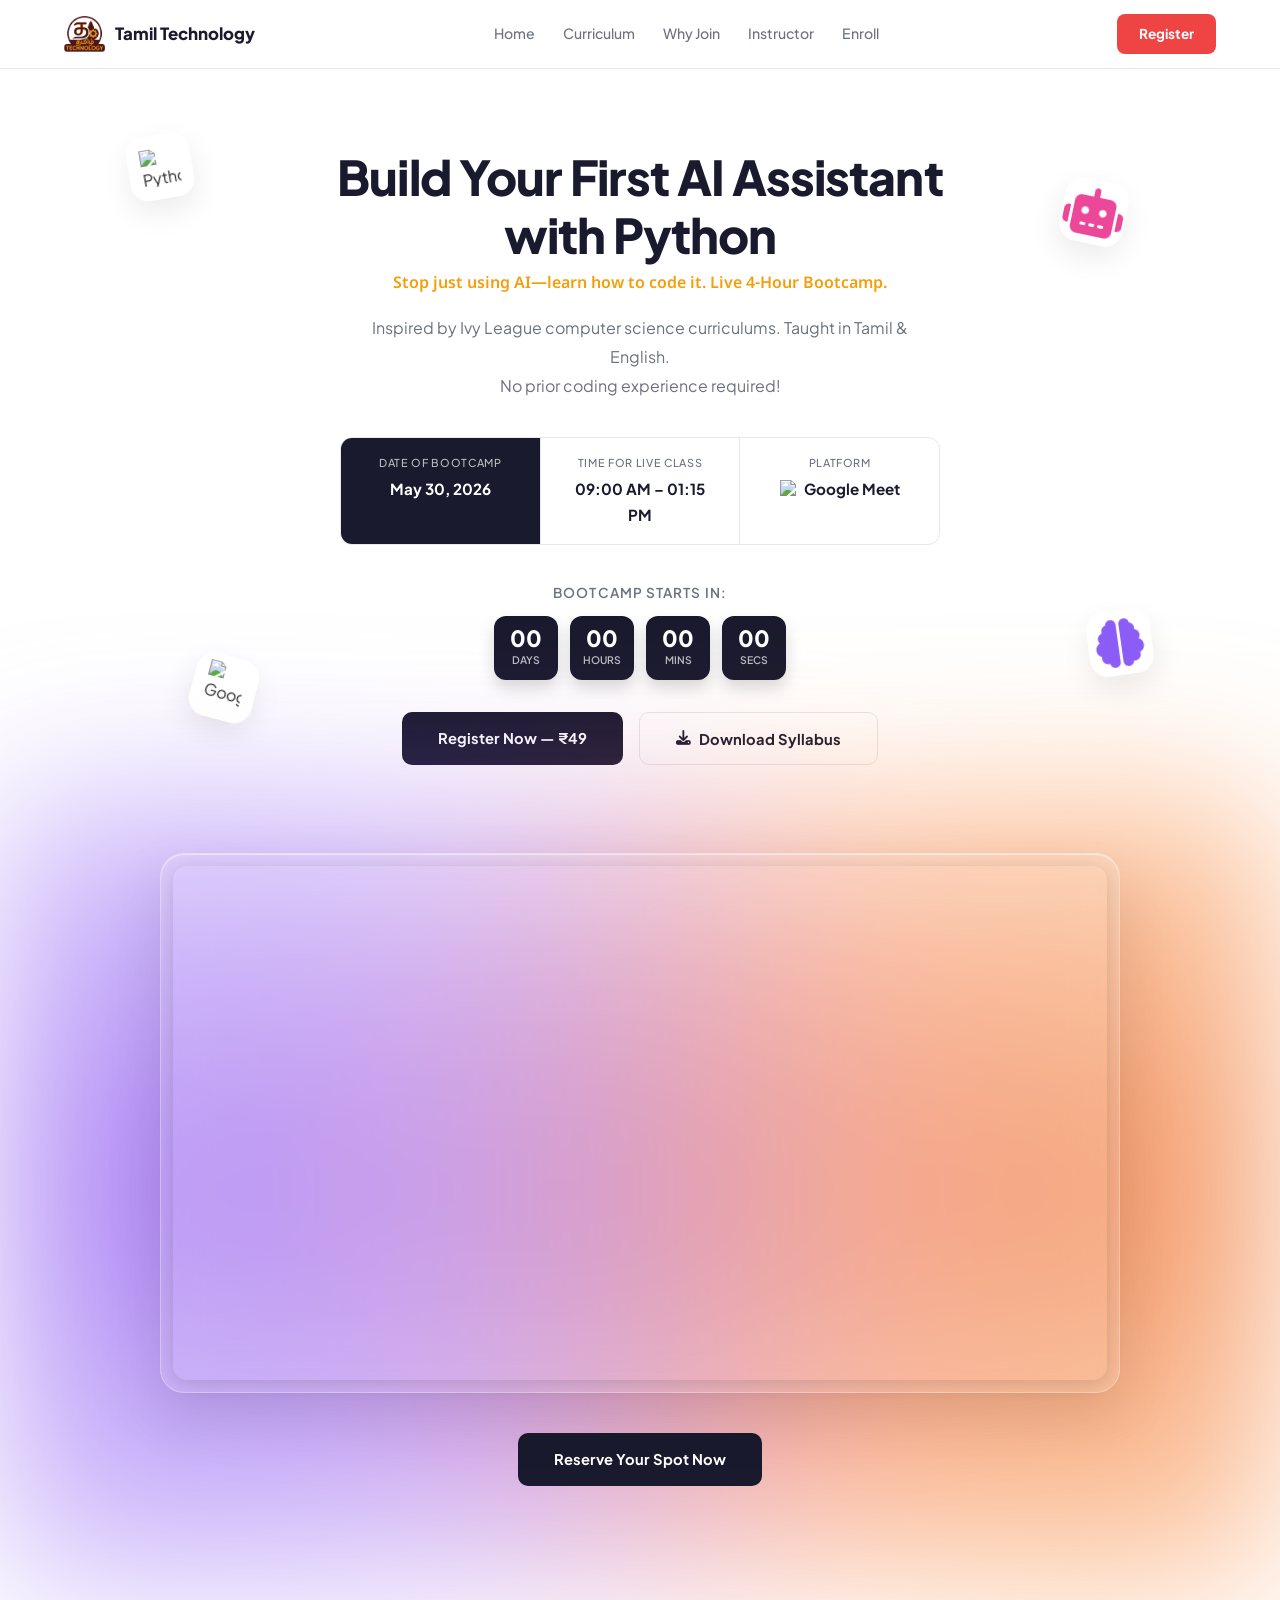
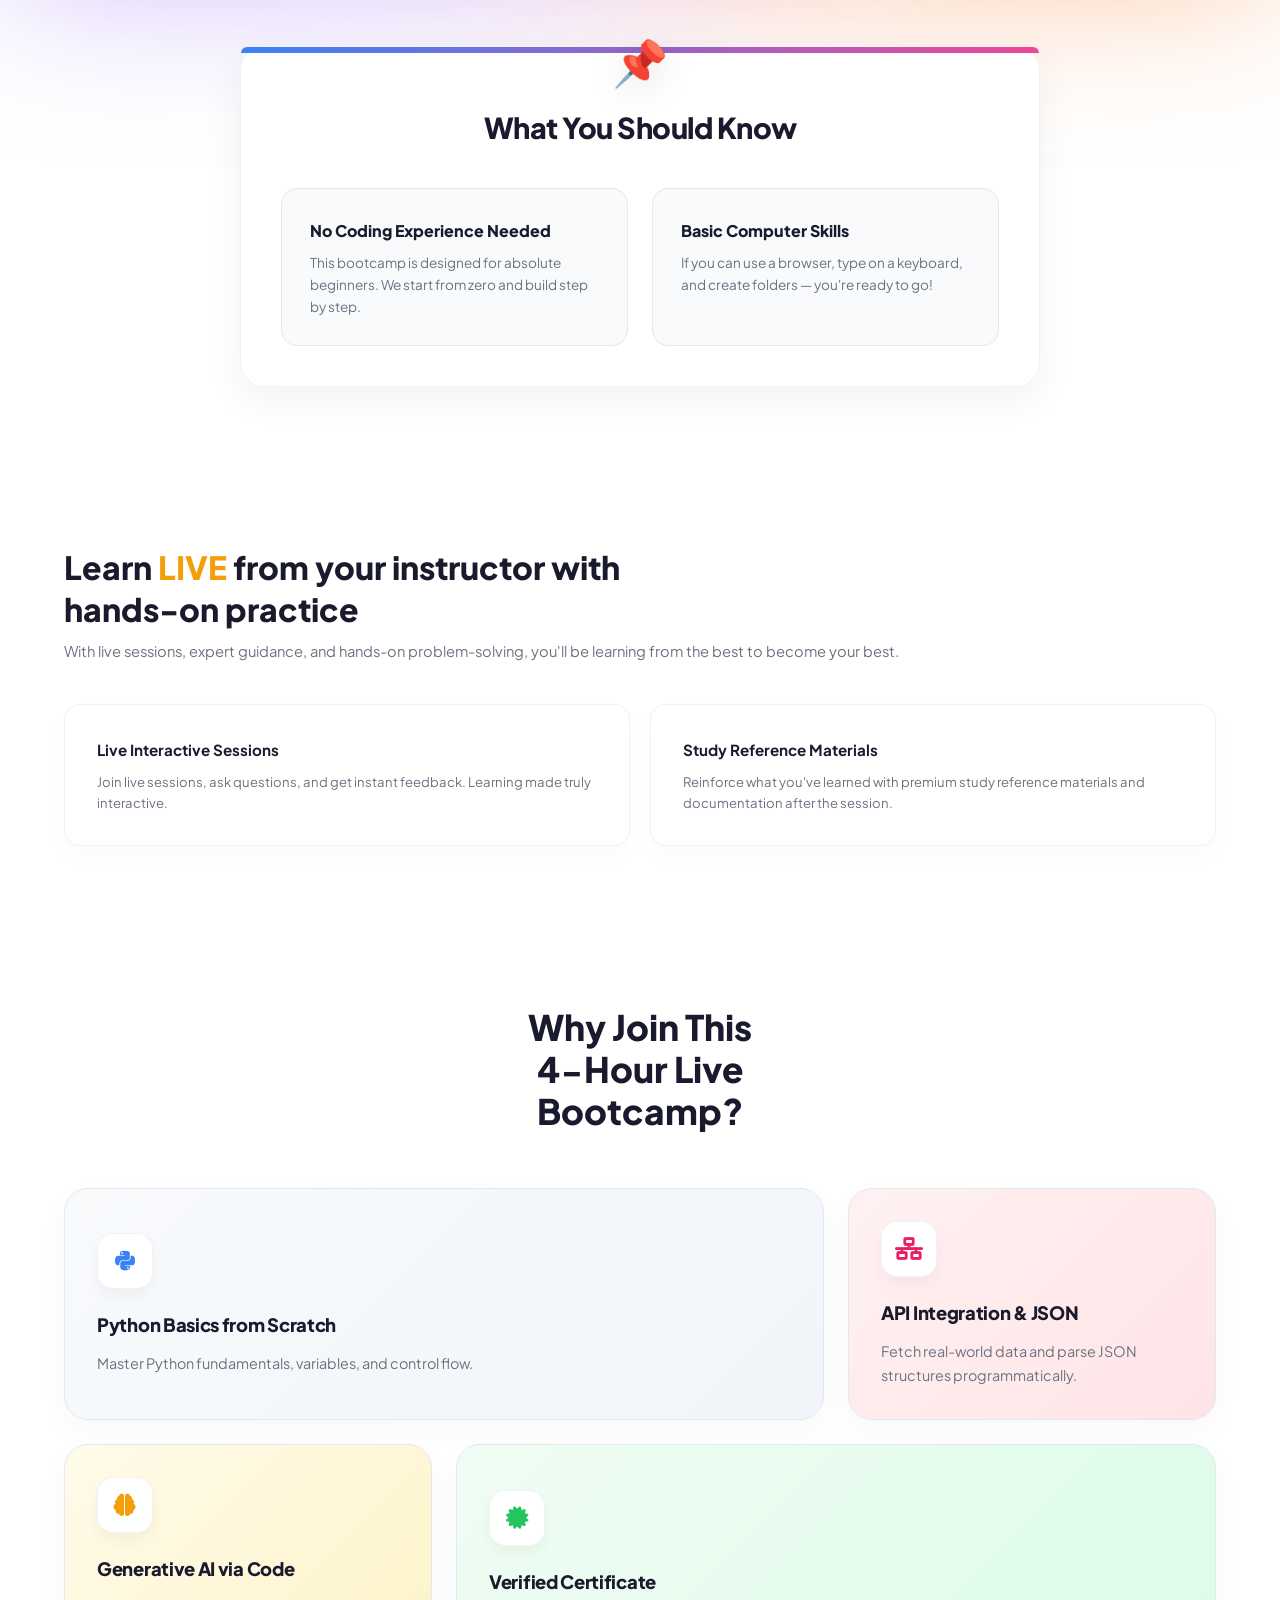
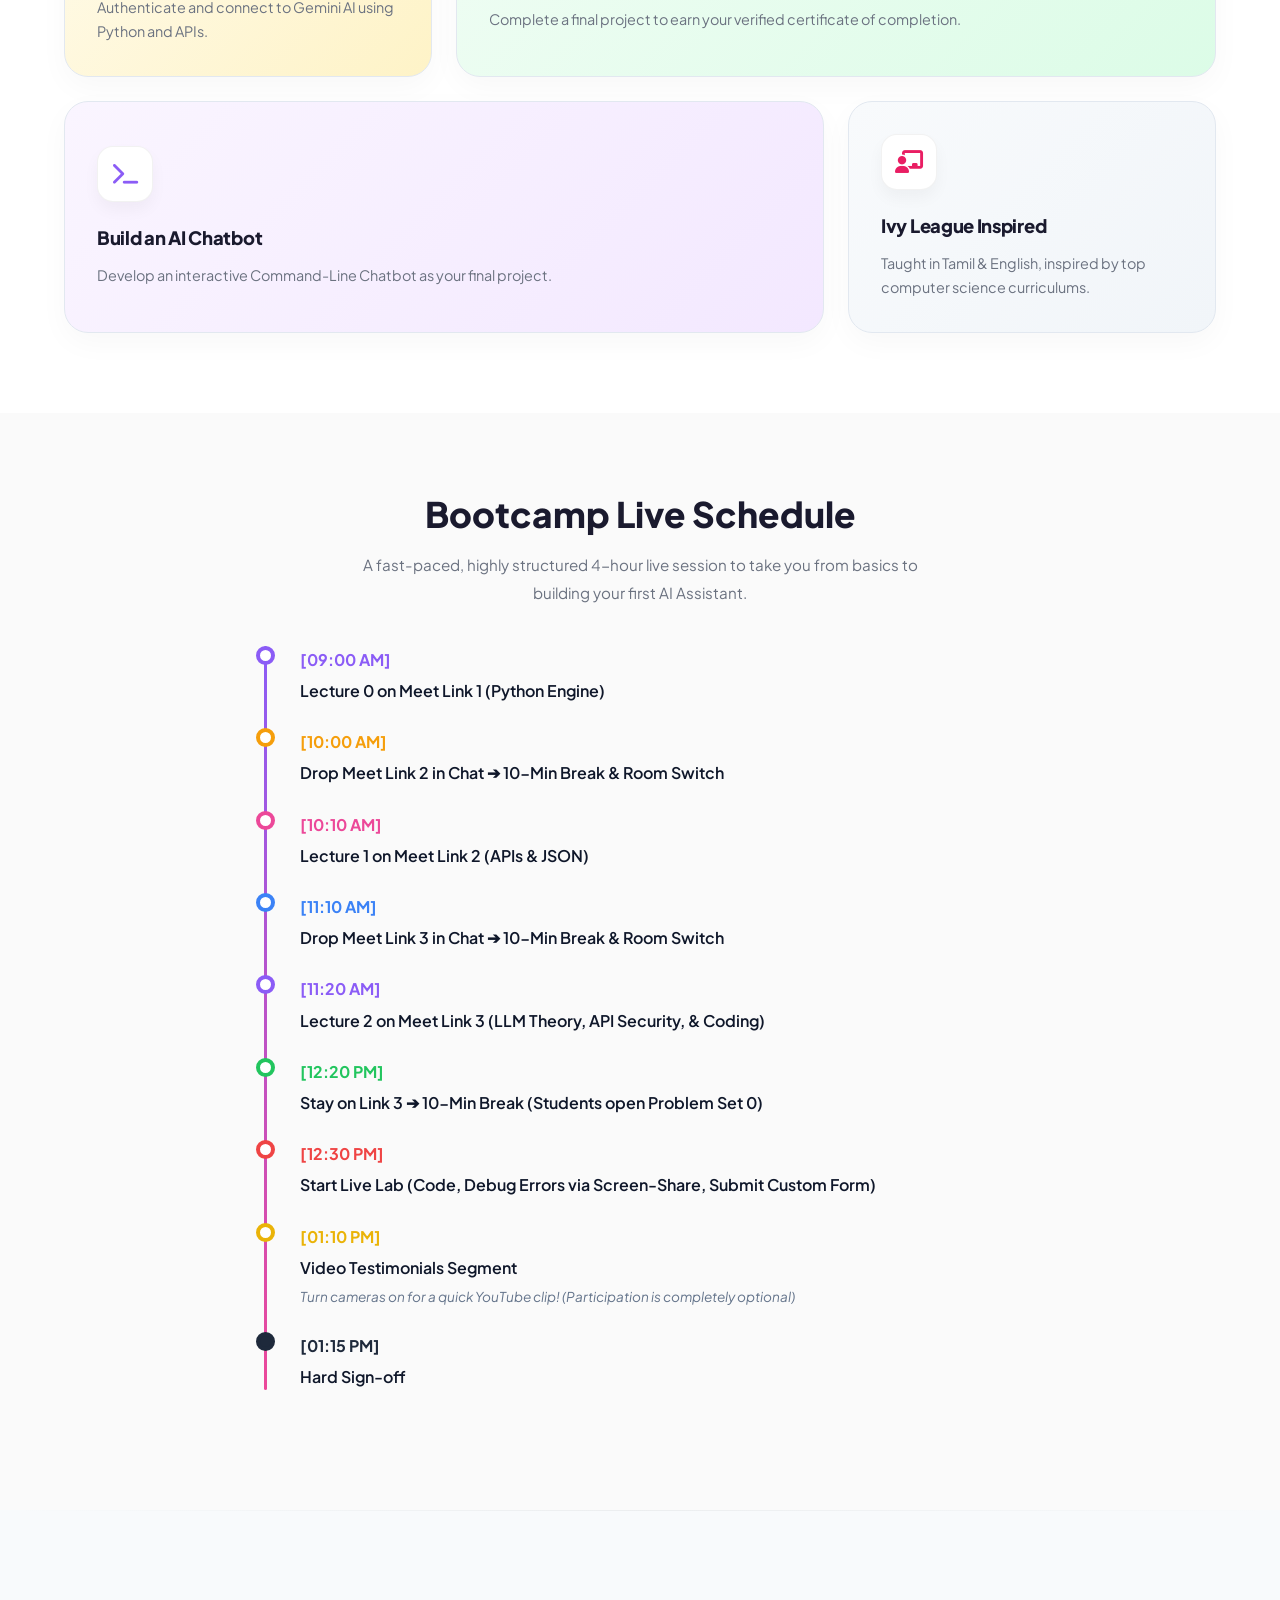
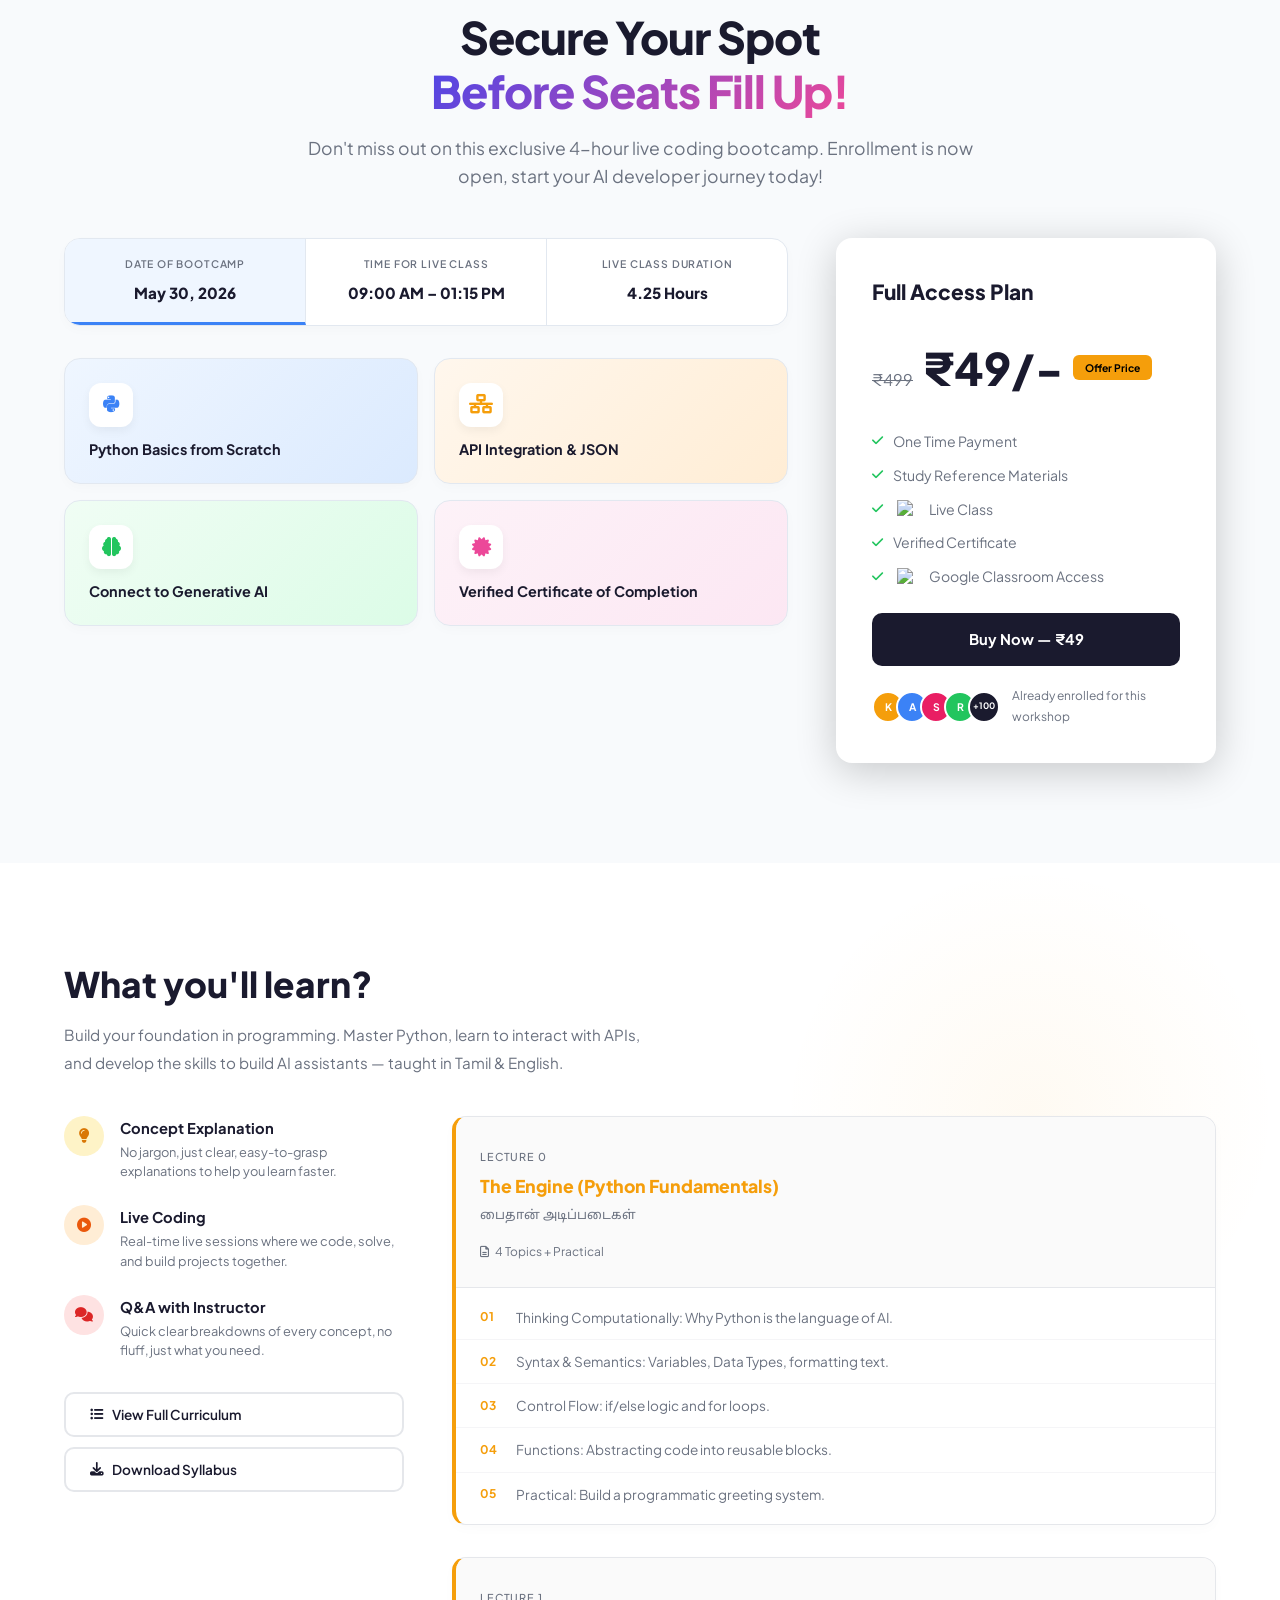
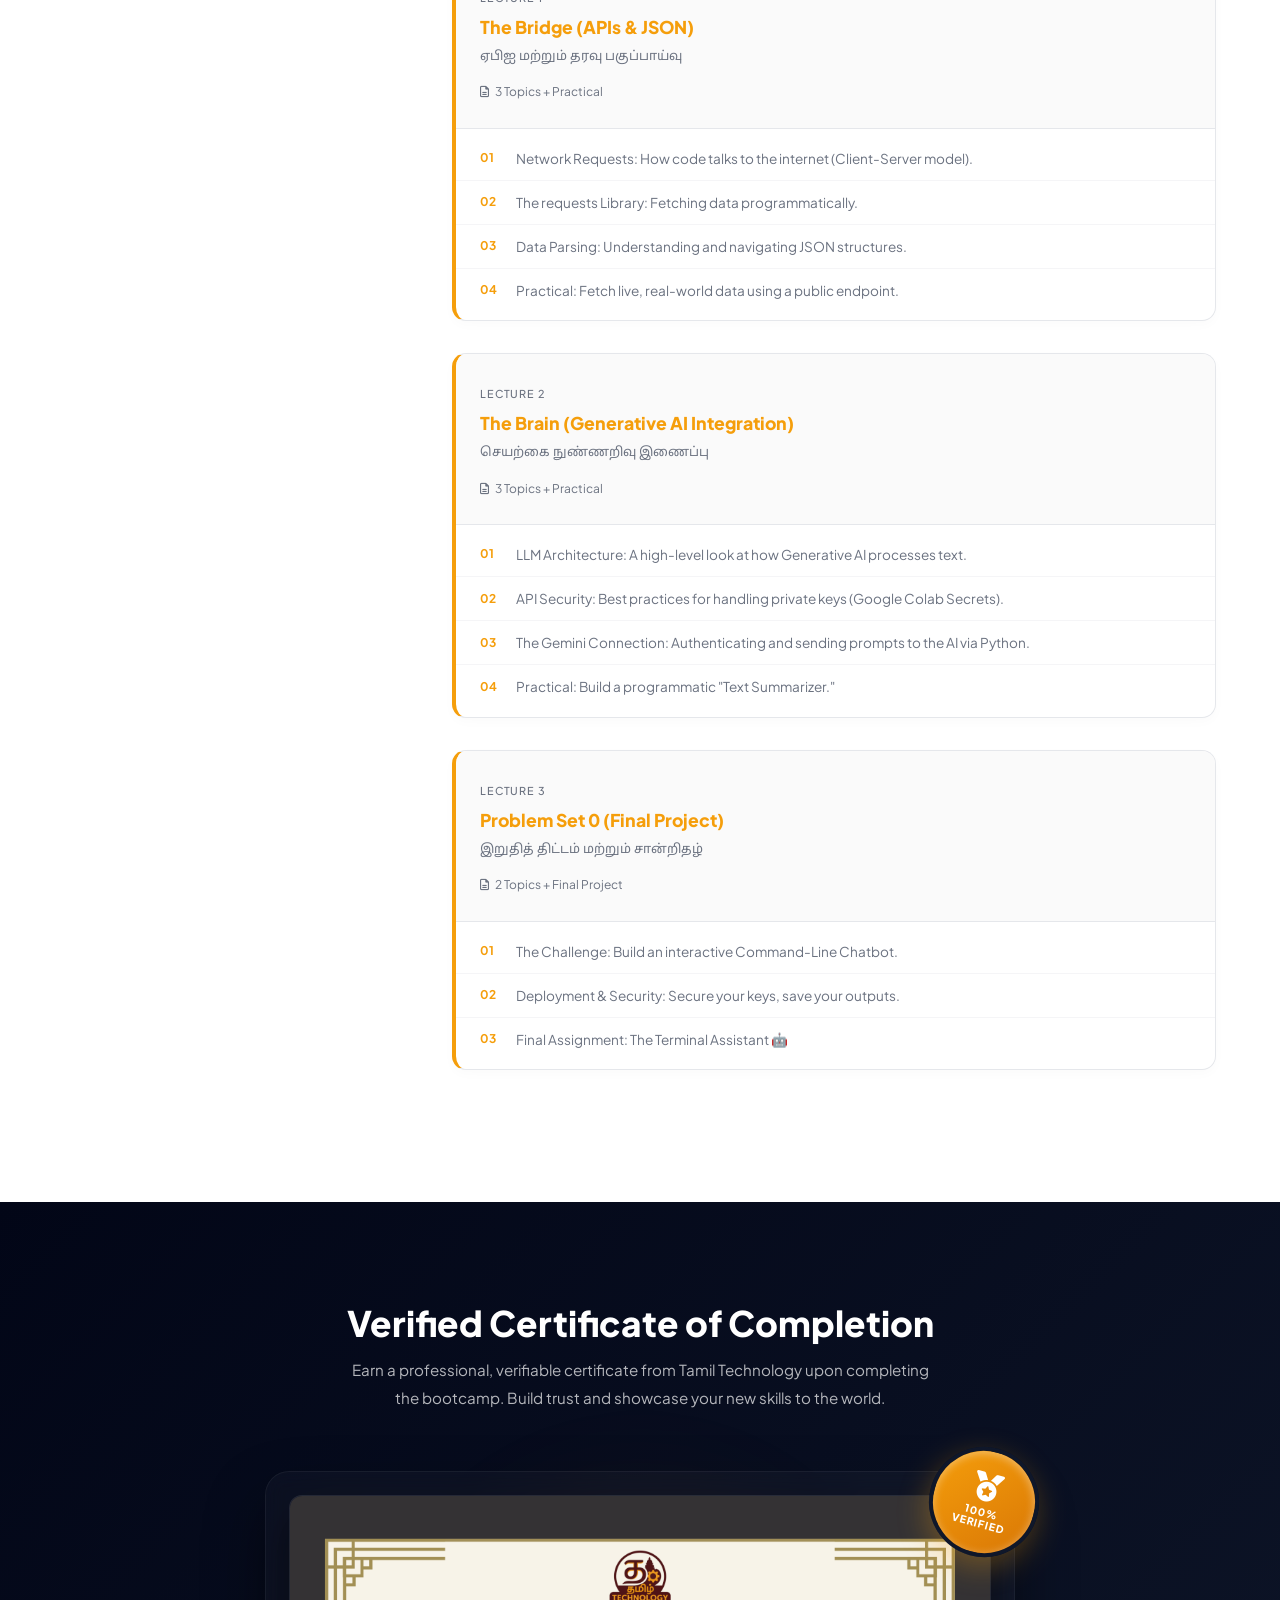
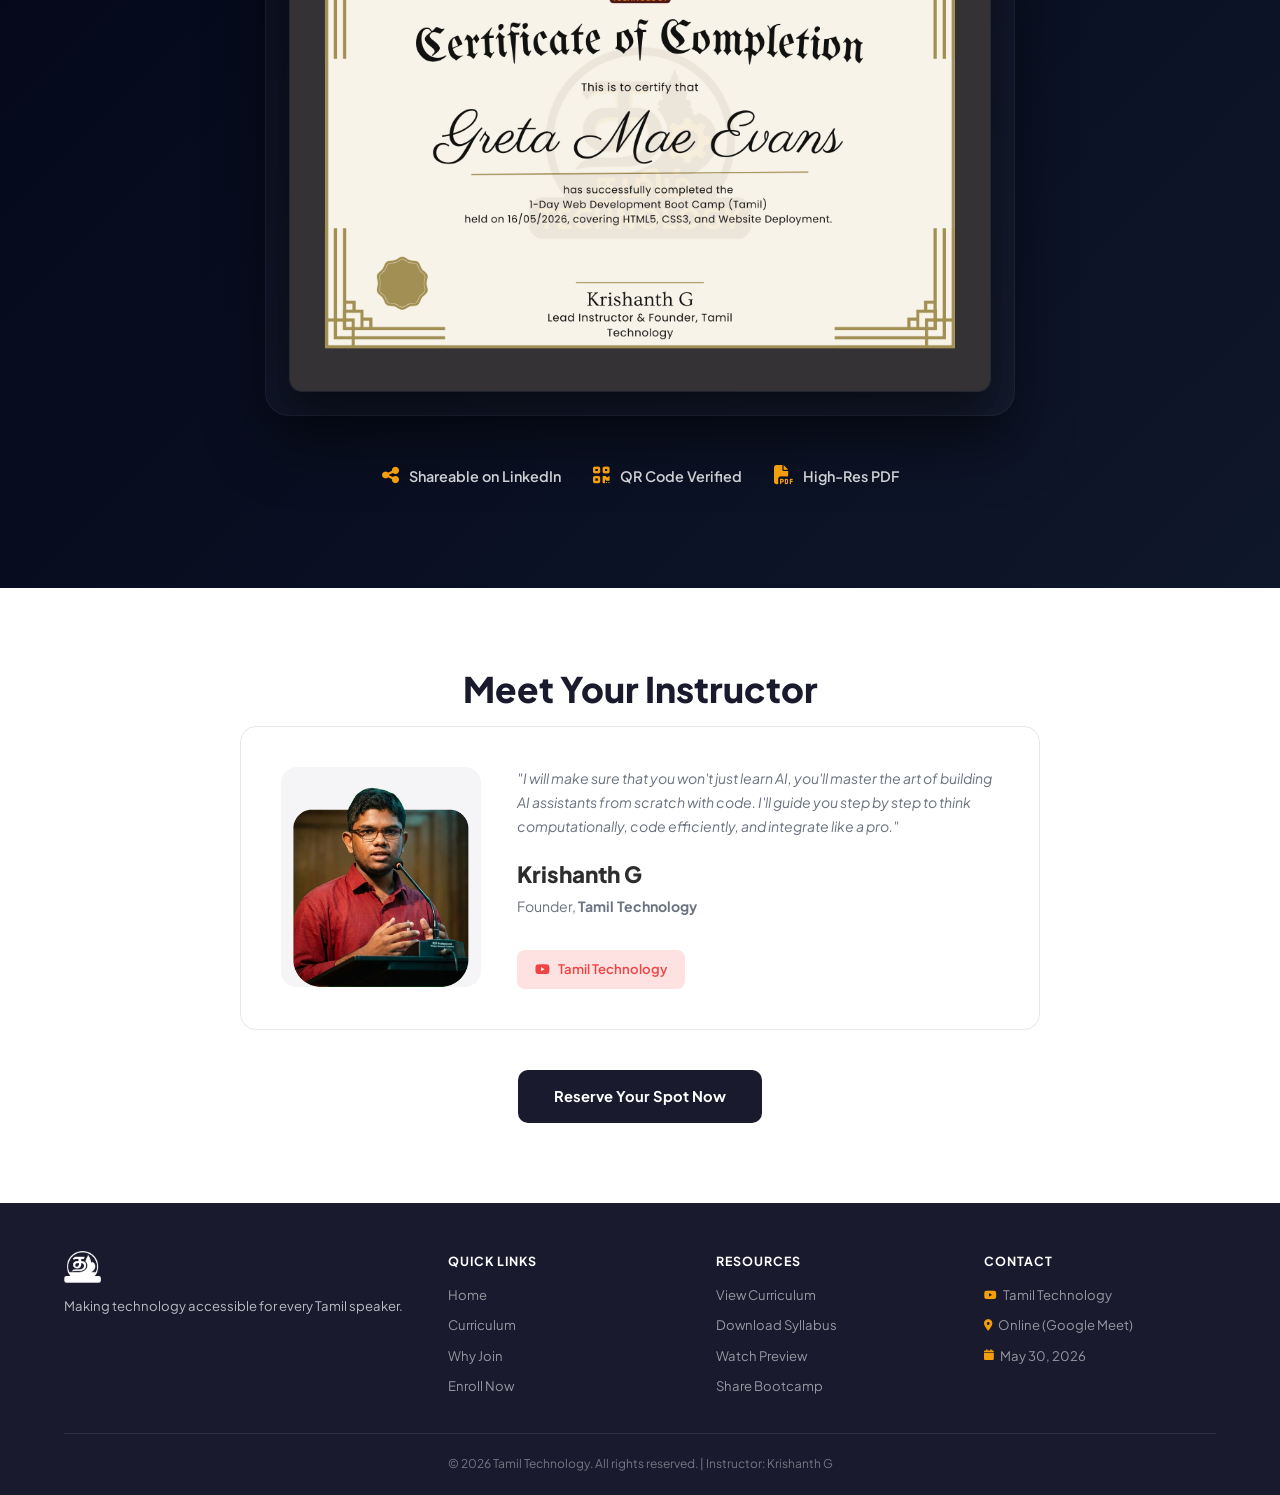
==== commit de015165: "Update index.html" ====
--- a/index.html
+++ b/index.html
@@ -119,7 +119,7 @@
       <div class="video-wrapper">
         <iframe
           id="bootcampVideo"
-          src="https://www.youtube.com/embed/4Pz9ZTbcSF0"
+          src="https://www.youtube.com/embed/fXWR_XWpJ-Q"
           title="Web Development Bootcamp Preview"
           frameborder="0"
           allow="accelerometer; autoplay; clipboard-write; encrypted-media; gyroscope; picture-in-picture; web-share"
